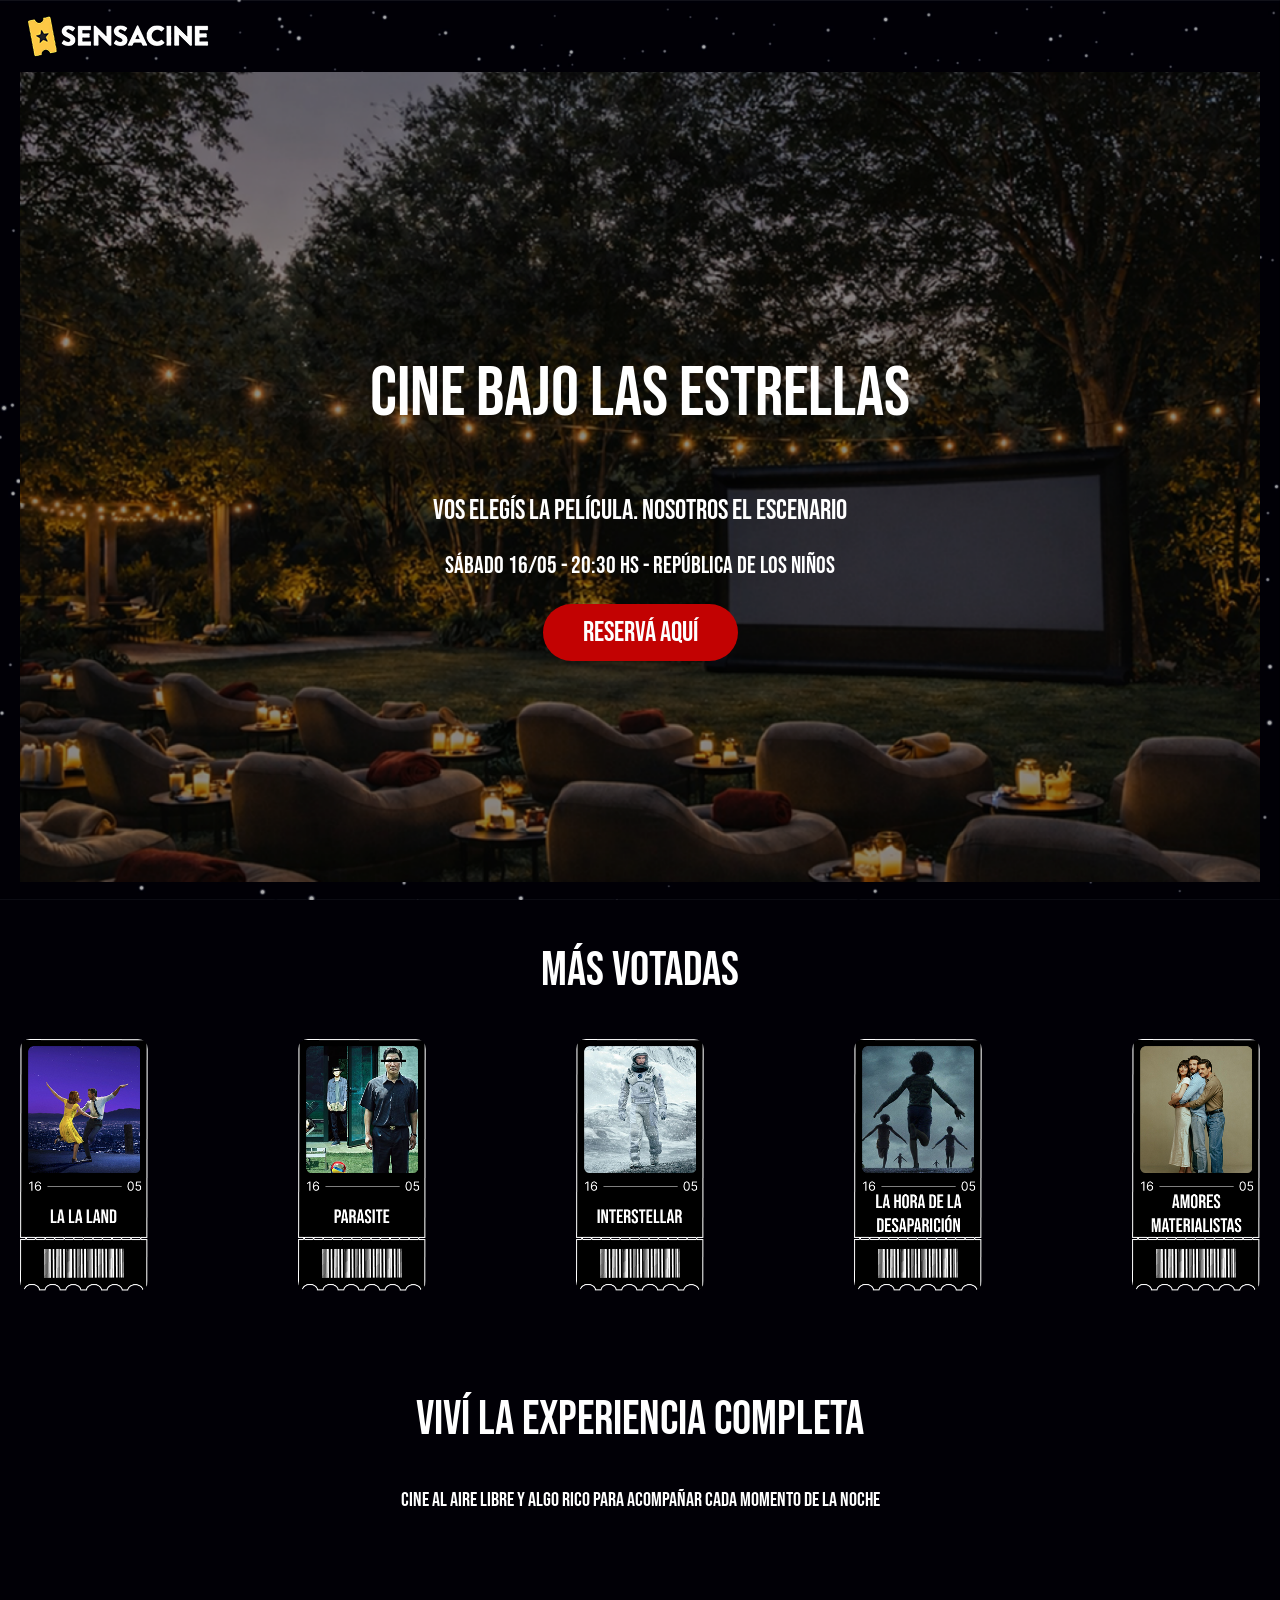
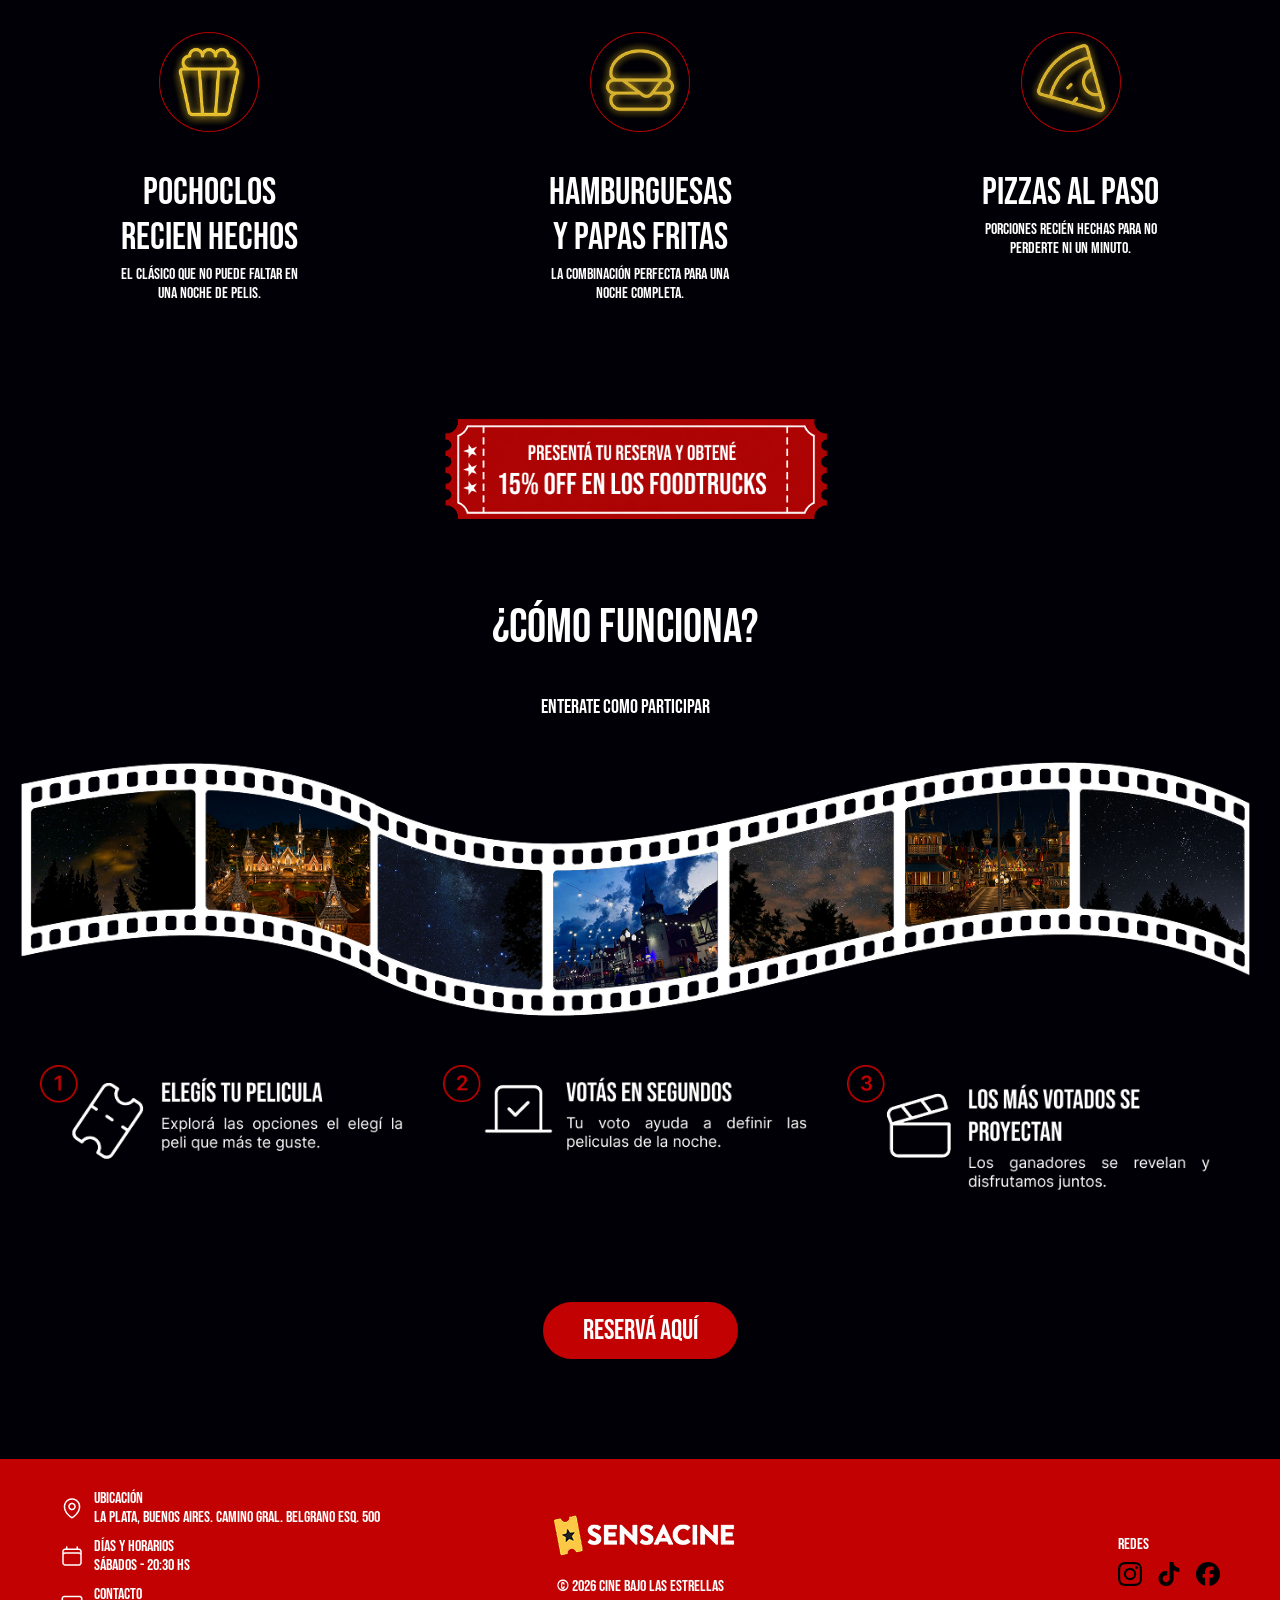
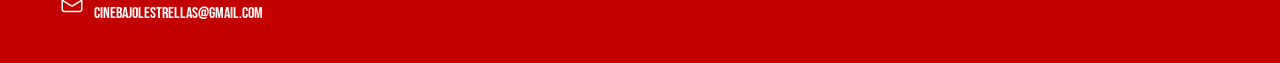
==== index.html @ f99ad4f2 "Rename landing1.html to index.html" ====
<html>

<head>
    <title>Landing Page</title>
    <meta charset="utf-8">
    <meta name="viewport" content="width=device-width, initial-scale=1.0">
    <meta name="description" content="Mi primera pagina web">
    <meta name="language" content="es">
    <link rel="stylesheet" href="estilos.css">
</head>
<script src="form.js"></script>


<body>
    <div class="modal" id="modal">
        <div class="modal-contenido">
            <span class="cerrar" onclick="cerrarModal()">✕</span>
            <img src="imagenes/Group 20.png" alt="">
            <h2 class="tituloform" style="font-size: 60px; font-weight: 300;">RESERVÁ TU LUGAR</h2>
            <h2 class="tituloform" style="font-size: 35px; font-weight: 300;">Y DISFRUTÁ LA NOCHE</h2>
            <h3 class="subform" style="font-weight: 300;">Completá los datos para sumarte y recibir
                tu entrada</h3>
            <input type="text" placeholder="Nombre completo">
            <input type="email" placeholder="Email">
            <input type="tel" placeholder="Teléfono">
            <select>
                <option value="">Elegí una película</option>
                <option value="lalaland">La La Land</option>
                <option value="parasite">Parasite</option>
                <option value="interstellar">Interstellar</option>
                <option value="desaparicion">La hora de la desaparición</option>
                <option value="amores">Amores Materialistas</option>
                <option value="amores">Joker</option>
                <option value="amores">Oppenheimer</option>
                <option value="amores">Inception</option>
                <option value="amores">Titanic</option>
            </select>
            <button class="btn" onclick="confirmarReserva()">CONFIRMAR</button>
        </div>
    </div>
    <div class="modal" id="modal-feedback">
        <div class="modal-contenido">
            <span class="cerrar" onclick="cerrarFeedback()">✕</span>
            <img src="imagenes/Group 20.png" alt="">
            <h2 class="tituloform" style="font-size: 60px; font-weight: 300;">¡RESERVA HECHA!</h2>
            <h3 class="tituloform" style="font-size: 30px; font-weight: 300;">NOS VEMOS EL 16 DE MAYO</h3>
            <p style="text-align: center; font-size: 20px; font-weight: 300;">¡Gracias! Tu reserva fue guardada con
                éxito.</p>
            <p style="text-align: center; font-size: 18px; font-weight: 300;">Te enviamos los detalles por correo.</p>
            <button class="btn" onclick="cerrarFeedback()">CERRAR</button>
        </div>
    </div>
    <div class="fondo-fijo"></div>
    <header>
        <img src="imagenes/logo.png" alt="cine">

    </header>
    <section class="seccion1">

        <div class="seccion1-contenido">
            <h1 style="font-size: 70px;font-weight: 300;">CINE BAJO LAS ESTRELLAS</h1>
            <h2 style="font-size: 28px;font-weight: 300;">VOS ELEGÍS LA PELÍCULA. NOSOTROS EL ESCENARIO</h2>
            <h3 style="font-size: 24px;font-weight: 300;">SÁBADO 16/05 - 20:30 HS - REPÚBLICA DE LOS NIÑOS</h3>
            <button class="btn" onclick="abrirModal()">RESERVÁ AQUÍ</button>
        </div>
    </section>

    <section class="seccion2">
        <h2 style="font-size: 48px;font-weight: 300;">MÁS VOTADAS</h2>

        <div class="peliculas">
            <div class="pelicula">
                <img class="normal" src="imagenes/Property 1=La la land.png" alt="Película 1">
                <img class="hover" src="imagenes/Property 1=La la land Sinopsis.png" alt="Película 1 hover">
            </div>
            <div class="pelicula">
                <img class="normal" src="imagenes/Property 1=Parasite.png" alt="Película 2">
                <img class="hover" src="imagenes/Property 1=Parasite Sinopsis.png" alt="Película 2 hover">
            </div>
            <div class="pelicula">
                <img class="normal" src="imagenes/INTERESTELLAR.png" alt="Película 3">
                <img class="hover" src="imagenes/INTERESTELLAR SINOPSIS.png" alt="Película 3 hover">
            </div>
            <div class="pelicula">
                <img class="normal" src="imagenes/HORA.png" alt="Película 3">
                <img class="hover" src="imagenes/HORA SINOPSIS.png" alt="Película 3 hover">
            </div>
            <div class="pelicula">
                <img class="normal" src="imagenes/AMORES.png" alt="Película 3">
                <img class="hover" src="imagenes/AMORES SINOPSIS.png" alt="Película 3 hover">
            </div>
        </div>
    </section>

    <section class="seccion3">
        <h2 style="font-size: 48px;font-weight: 300;">VIVÍ LA EXPERIENCIA COMPLETA</h2>
        <p style="font-size: 20px;">Cine al aire libre y algo rico para acompañar cada momento de la noche</p>

        <div class="seccion3-imagenes">
            <div class="seccion3-item">
                <img src="imagenes/Group 16.png">
                <h3 style="font-size: 38px; font-weight: 300;">POCHOCLOS RECIEN HECHOS</h3>
                <p>El clásico que no puede faltar en una noche de pelis.</p>
            </div>
            <div class="seccion3-item">
                <img src="imagenes/Group 17.png">
                <h3 style="font-size: 38px; font-weight: 300;">HAMBURGUESAS Y PAPAS FRITAS</h3>
                <p>La combinación perfecta para una noche completa.</p>
            </div>
            <div class="seccion3-item">
                <img src="imagenes/Group 19.png">
                <h3 style="font-size: 38px; font-weight: 300;">PIZZAS AL PASO</h3>
                <p>Porciones recién hechas para no perderte ni un minuto.</p>
            </div>

        </div>
        <img src="imagenes/off.png" alt="">
    </section>


    <section class="seccion4">
        <div class="seccion4-titulo">
            <h2 style="font-size: 48px;font-weight: 300;">¿CÓMO FUNCIONA?</h2>
            <p style="font-size: 20px;font-weight: 300;">Enterate como participar</p>
        </div>

        <div class="seccion4-imagenes">
            <img src="imagenes/Group 7.png" alt="">
        </div>

        <div class="seccion4-items">
            <div class="seccion4-item">
                <img src="imagenes/Group 12.png">
            </div>
            <div class="seccion4-item">
                <img src="imagenes/Group 13.png">
            </div>
            <div class="seccion4-item">
                <img src="imagenes/Group 14.png">
            </div>
        </div>
    </section>


   
    <section class="seccion5"><button class="btn" onclick="abrirModal()">RESERVÁ AQUÍ</button>
    </section>

    <footer class="footer">
        <div class="footer-izq">
            <div class="footer-item">
                <img src="imagenes/Frame (1).png">
                <p>UBICACIÓN<br>LA PLATA, BUENOS AIRES. CAMINO GRAL. BELGRANO ESQ. 500</p>
            </div>
            <div class="footer-item">
                <img src="imagenes/Frame (2).png">
                <p>DÍAS Y HORARIOS<br>SÁBADOS - 20:30 HS</p>
            </div>
            <div class="footer-item">
                <img src="imagenes/Frame (3).png">
                <p>CONTACTO<br>CINEBAJOLESTRELLAS@GMAIL.COM</p>
            </div>
        </div>

        <div class="footer-centro">
            <img src="imagenes/logo.png" alt="cine">
            <p>© 2026 CINE BAJO LAS ESTRELLAS</p>
        </div>

        <div class="footer-der">
            <div>
                <p style="text-align: left; margin: 0 0 8px 0;">REDES</p>
                <div class="icons">
                    <img src="imagenes/instagram 1.png">
                    <img src="imagenes/tiktok 1.png">
                    <img src="imagenes/facebook 1.png">
                </div>
            </div>
        </div>
    </footer>

</body>

</html>
---- estilos.css ----
@font-face {
    font-family: "Bebas";
    src: url(./fuentes/BebasNeue-Regular.ttf);
    font-weight: lighter;
}

html {
    background-color: #010006;
    margin: 0;
    padding: 0;
}

header {
    margin: 0;
    padding: 10px 10px;
    text-align: left;

}

body {
    margin: 0;
    padding: 0;
    width: 100%;
}

html,
body {
    margin: 0;
    padding: 0;
    overflow-x: hidden;
    width: 100%;
}

.fondo-fijo {
    position: fixed;
    top: 0;
    left: 0;
    width: 100%;
    height: 100%;
    background-image: url("imagenes/IMG_4908.jpg");
    background-size: cover;
    background-position: center;
    z-index: -1;
}

.seccion1 {
    background-image: url("imagenes/Rectangle 21.png");
    background-size: cover;
    background-position: center;
    background-repeat: no-repeat;

    min-height: 90VH;

    margin: 0 20px;

    display: flex;
    flex-direction: column;
    align-items: center;
    justify-content: center;
    text-align: center;
    color: white;

}

.seccion1-contenido h2 {
    margin: 0 0 20px 0;
}

.btn {
    background-color: #c20202;
    color: white;

    border: none;

    padding: 12px 40px;
    border-radius: 100px;
    cursor: pointer;
    font-family: "Bebas";
    font-size: 28px;
    display: block;
    margin: 0 auto;
}

.btn:hover {
    background-color: #870202;
    transition: background-color 0.3s ease;
}

li,
p,
a,
ul,
h1,
h2,
h3,
h4,
h5,
h6 {
    font-family: "Bebas";
    color: white;
}

.seccion2 {
    text-align: center;
    color: white;
    padding: 20px;
    margin: 0px;
}

.peliculas {
    display: flex;
    flex-direction: row;
    gap: 150px;
    width: 100%;
    margin: 0 auto;
}

.pelicula {
    overflow: hidden;
    flex: 1;
    min-width: 0;
    position: relative;

}

.pelicula img {

    width: 100%;
    max-width: 100%;
    display: block;
    border-radius: 10px;
}

.pelicula .normal {
    transition: opacity 0.4s ease, transform 0.4s ease;
}

.pelicula .hover {
    position: absolute;
    top: 0;
    left: 0;
    opacity: 0;
    transform: scale(1.05);
    transition: opacity 0.4s ease, transform 0.4s ease;
}

.pelicula:hover .hover {
    opacity: 1;
    transform: scale(1);
}

.pelicula:hover .normal {
    opacity: 0;
    transform: scale(1.05);
}



.seccion3 {
    color: white;
    text-align: center;
    padding: 40px;
    margin: 0 40px;
}

.seccion3 img {
    height: 100px;
    width: auto;
    margin-top: 100px;
}

.seccion3-imagenes {
    display: flex;
    flex-direction: row;
    justify-content: center;
    gap: 250px;
    margin-top: 30px;
    margin: 0 40px;
}

.seccion3-item {
    display: flex;
    flex-direction: column;
    align-items: center;
    text-align: center;
    flex: 1;
}

.seccion3-item h3 {
    margin-bottom: 5px;
}

.seccion3-item p {
    margin-top: 0;
}


.seccion4 {
    color: white;
    text-align: center;
    padding-right: 30px;
    margin: 0;
}

.seccion4-contenido {
    display: flex;
    flex-direction: column;
    align-items: center;
    gap: 20px;
    margin-top: 30px;
    text-align: center;
}

.seccion4-texto {
    min-width: 200px;
    font-size: 16px;

}


.seccion4-imagenes {
    width: 100%;

}

.seccion4-imagenes img {
    width: 100%;
    height: auto;

}

.seccion4-items {
    display: flex;
    flex-direction: row;
    justify-content: center;
    gap: 40px;
    margin: 20px 40px 0;
}

.seccion4-item {
    display: flex;
    flex-direction: column;
    align-items: center;
    text-align: center;
    flex: 1;
}

.seccion4-item img {
    height: auto;
    width: 100%;
    max-width: 400px;
}


.seccion5 {
    padding: 100px;
    padding-bottom: 100px;
}

.footer {
    background-color: #c20202;
    color: white;
    display: flex;

    align-items: center;
    padding: 30px 60px;

}

.footer-izq {
    text-align: left;
    flex: 1;
}

.footer-centro {
    flex: 1;
    display: flex;
    flex-direction: column;
    align-items: center;
    text-align: center;
}

.footer-der {
    flex: 1;
    text-align: left;
    display: flex;
    flex-direction: column;
    align-items: flex-end;
}

.icons {
    display: flex;
    gap: 15px;
    /* ← ajustá este valor */
    font-size: 20px;
    cursor: pointer;
}

.footer-item {
    display: flex;
    align-items: center;
    gap: 10px;
    margin-bottom: 10px;
}

.footer-item p {
    margin: 0;
}


.modal {
    display: none;
    position: fixed;
    top: 0;
    left: 0;
    width: 100%;
    height: 100%;
    background-color: rgba(0, 0, 0, 0.7);
    z-index: 999;
    justify-content: center;
    align-items: center;
}

.modal.activo {
    display: flex;
}

.modal-contenido {
    background-color: #111;
    color: white;
    padding: 40px;
    border-radius: 15px;
    display: flex;
    flex-direction: column;
    gap: 15px;
    min-width: 600px;
}

.modal-contenido img {
    width: 120px;
    /* ← más grande */
    height: auto;
    display: block;
    margin: 0 auto 20px auto;
    /* ← el 20px es el margen abajo */
}

.modal-contenido input {
    padding: 12px;
    border-radius: 8px;
    border: none;
    font-size: 16px;
}

.modal-contenido select {
    padding: 12px;
    border-radius: 8px;
    border: none;
    font-size: 16px;
    background-color: white;
    color: black;
    width: 100%;
}

.cerrar {
    color: red;
    text-align: right;
    cursor: pointer;
    font-size: 20px;
}

.tituloform {
    text-align: center;
    margin: -5px;
}

.subform {
    text-align: center;
    margin-top: 30px;
}


/* LAPTOP */
@media (max-width: 1200px) {
    .seccion1-contenido h1 {
        font-size: 50px !important;
    }

    .seccion1-contenido h2 {
        font-size: 22px !important;
    }

    .seccion1-contenido h3 {
        font-size: 18px !important;
    }

    .peliculas {
        overflow-x: visible;
        flex-wrap: nowrap;
        gap: 20px;
    }

    .pelicula {
        min-width: 0;
        flex-shrink: 1;
    }

    .seccion3 {
        margin: 0 20px;
        padding: 30px;
    }

    .seccion3-imagenes {
        gap: 40px;
        margin: 20px;
    }

    .seccion4 {
        padding: 20px;
    }

    .seccion4-items {
        gap: 20px;
        margin: 20px;
    }

    .seccion5 {
        padding: 60px 40px;
    }

    .footer {
        padding: 30px 30px;
    }

    .modal-contenido {
        min-width: 500px;
    }
}


@media (max-width: 768px) {
    .seccion1 {
        margin: 0 10px;
        min-height: 70vh;
    }

    .seccion1-contenido {
        padding: 20px;
        display: flex;
        flex-direction: column;
        align-items: center;
    }

    .seccion1-contenido h1 {
        font-size: 32px !important;
    }

    .seccion1-contenido h2 {
        font-size: 14px !important;
        margin: 0 !important;
    }

    .seccion1-contenido h3 {
        font-size: 12px !important;
    }

    .btn {
        font-size: 18px;
        padding: 10px 30px;
    }

    .seccion2 {
        padding: 20px 10px;
    }

    .peliculas {
        overflow-x: auto;
        scroll-snap-type: x mandatory;
        -webkit-overflow-scrolling: touch;
        gap: 15px;
        padding: 10px;
    }

    .pelicula {
        min-width: 65vw;
        flex-shrink: 0;
        scroll-snap-align: start;
    }


    .pelicula.tocado .hover {
        opacity: 1;
        transform: scale(1);
    }

    .pelicula.tocado .normal {
        opacity: 0;
        transform: scale(1.05);
    }

    .seccion3 {
        margin: 0;
        padding: 20px;
    }

    .seccion3-imagenes {
        flex-direction: column;
        gap: 20px;
        margin: 0;
    }

    .seccion3 img {
        height: 60px;
        margin-top: 20px;
    }

    .seccion3>img {

        height: auto;
        width: 90%;
        max-width: 100%;
        margin-top: 30px;
    }

    .seccion3-item img {
        height: 80px;
        width: auto;
    }

    .seccion4 {
        padding: 20px 10px;
    }

    .seccion4-imagenes {
        margin-top: 0;
    }

    .seccion4-items {
        flex-direction: column;
        gap: 20px;
        margin-top: 60;
    }

    .seccion4-item img {
        height: auto;
        width: 100%;
    }

    .seccion5 {
        padding-top: 20px;
        padding-bottom: 60px;
    }

    .footer {
        flex-direction: column;
        padding: 30px 0;
        gap: 20px;
        text-align: center;
    }

    .footer-izq,
    .footer-centro,
    .footer-der {
        width: 100%;
        align-items: center;
        text-align: center;
    }

    .footer-der>div>p {
        display: none;
    }

    .footer-item {
        justify-content: center;
    }

    .footer-item p {
        text-align: center;
    }




    .modal-contenido {
        min-width: unset;
        width: 90vw;
        padding: 20px;
    }

    .tituloform {
        font-size: 36px !important;
        margin: 0;
    }
}
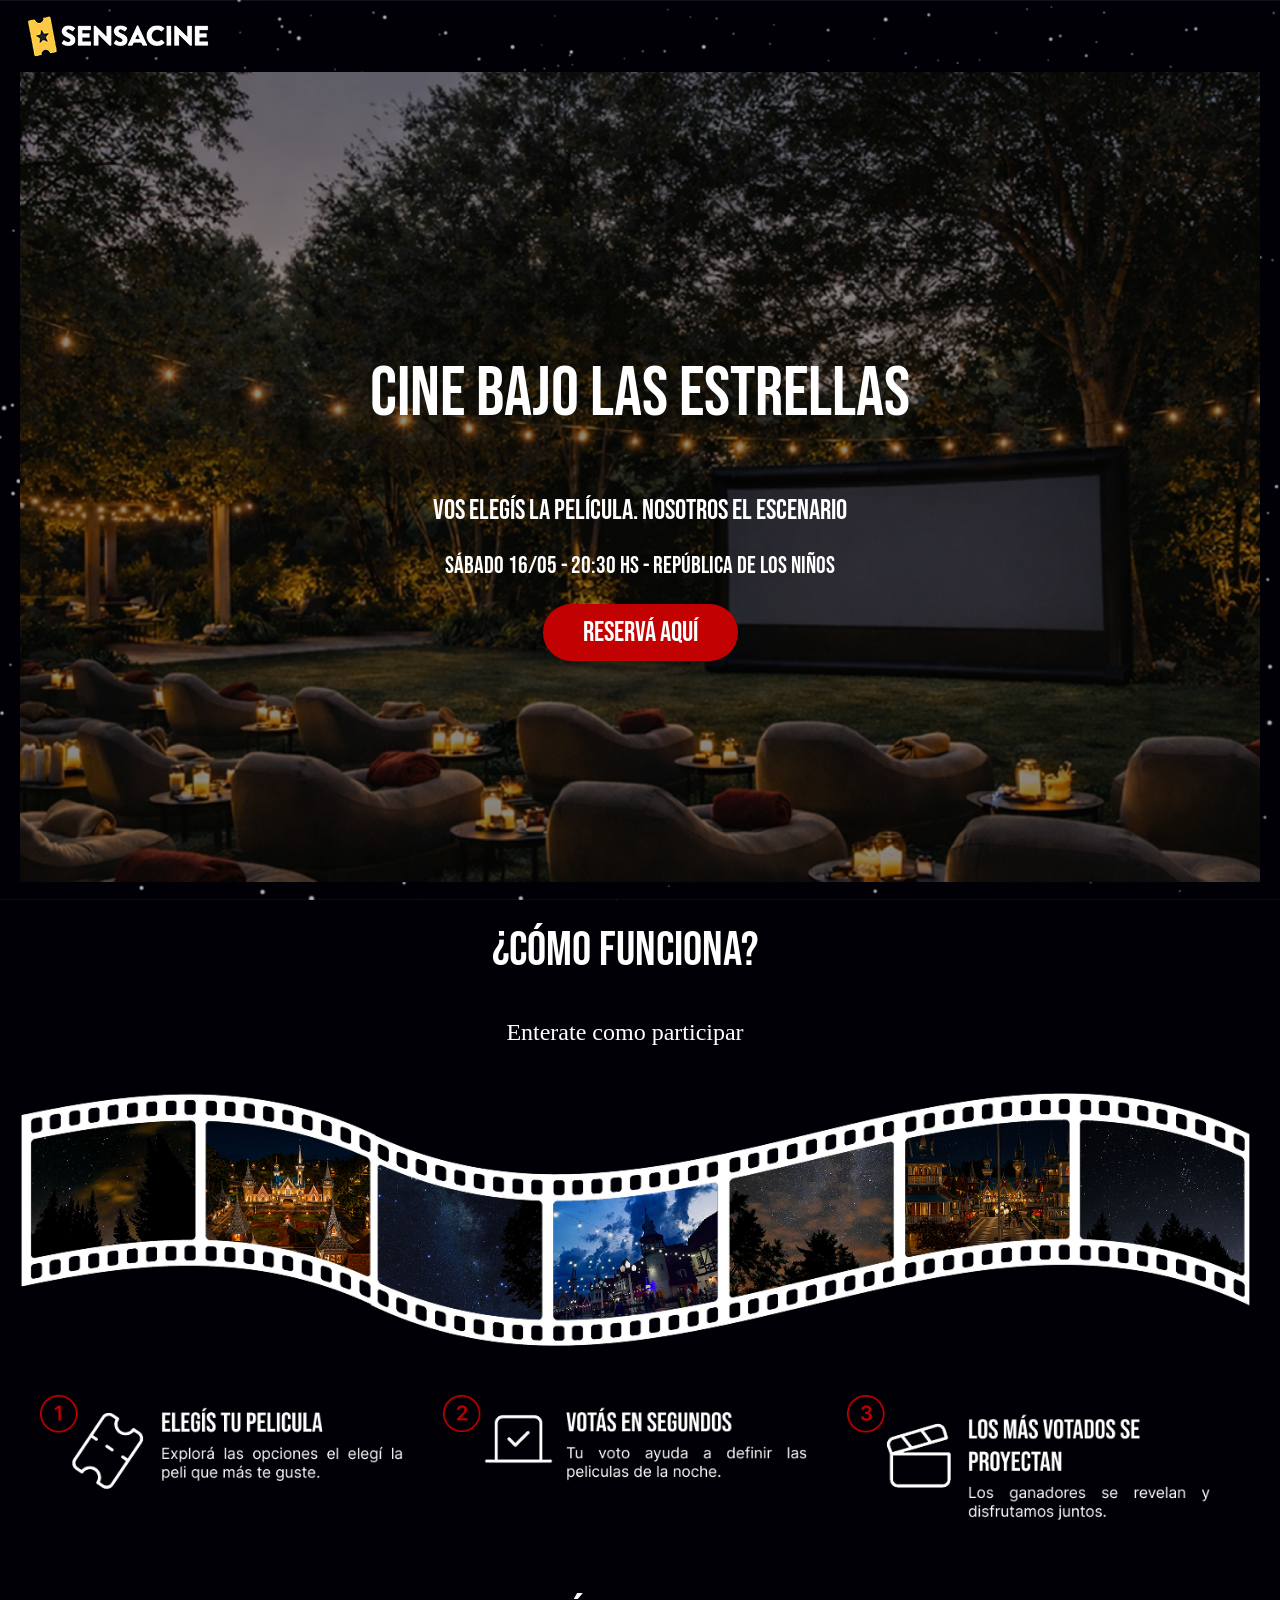
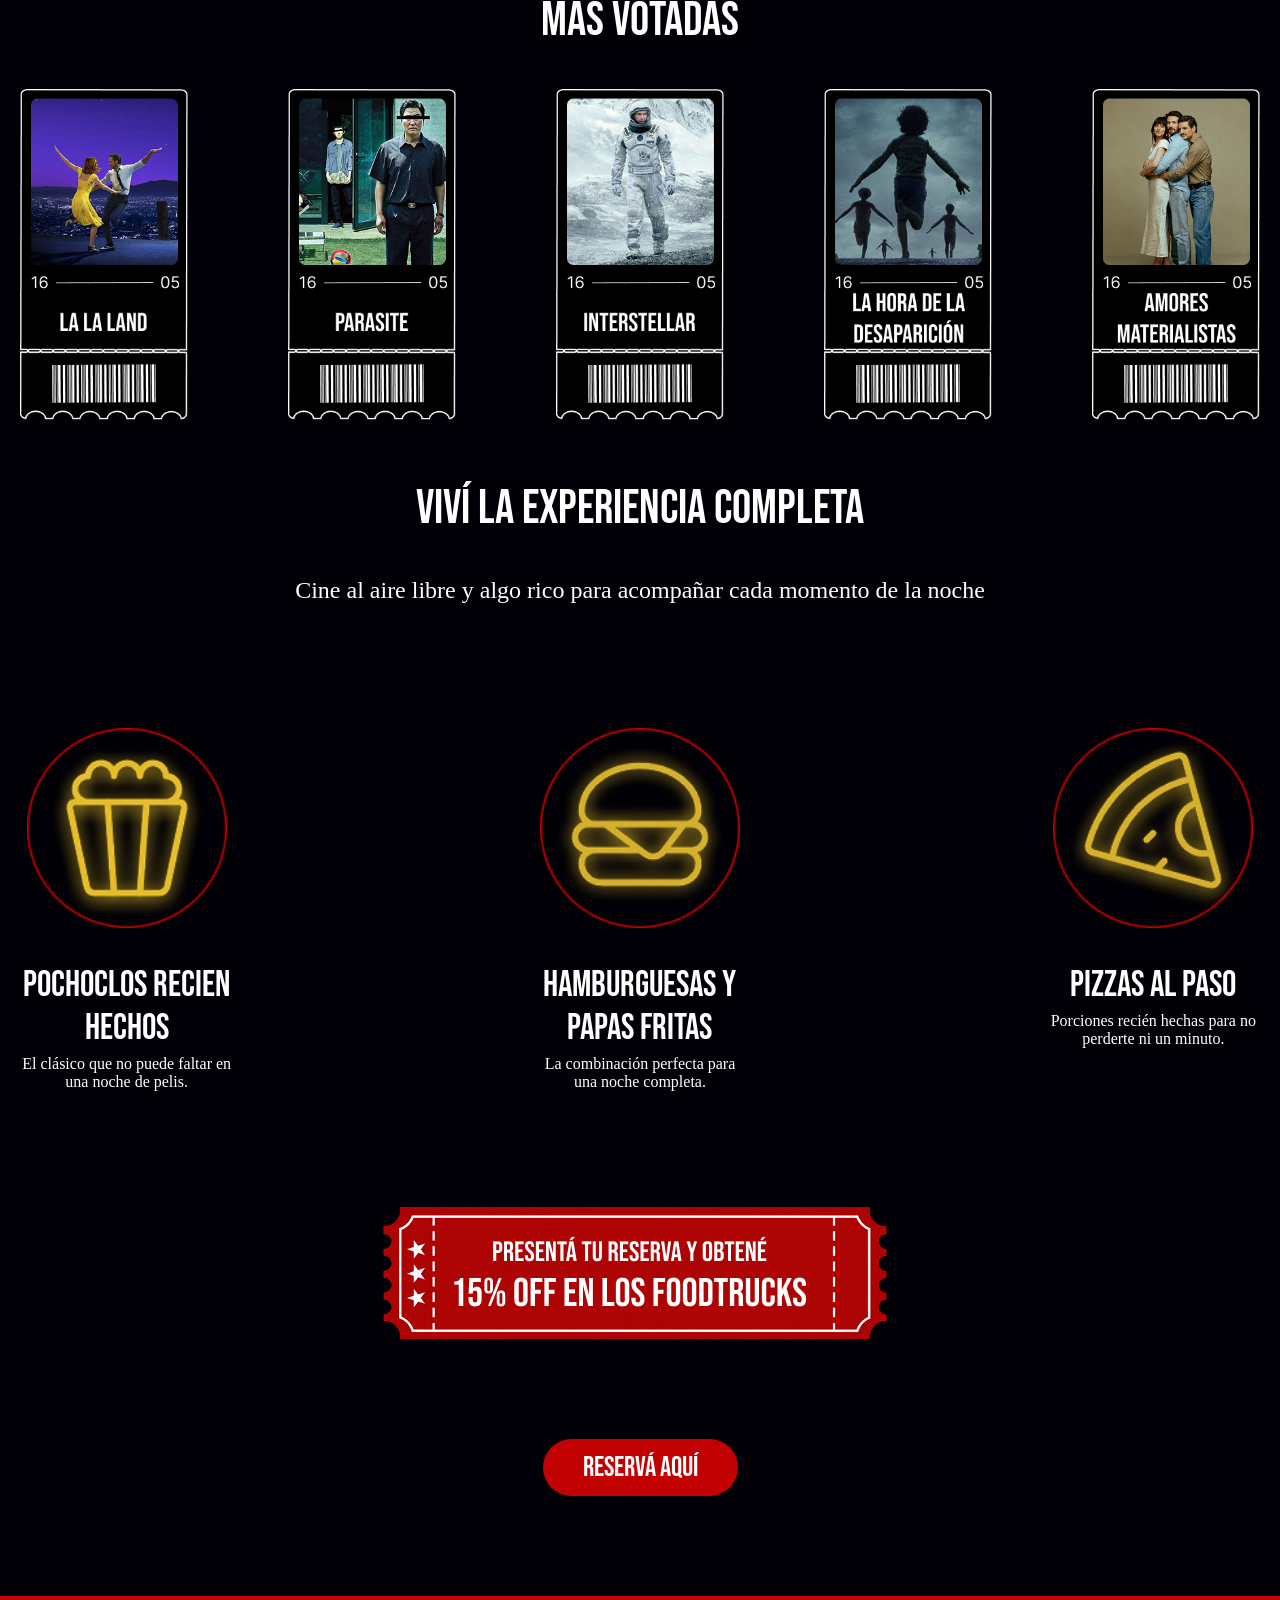
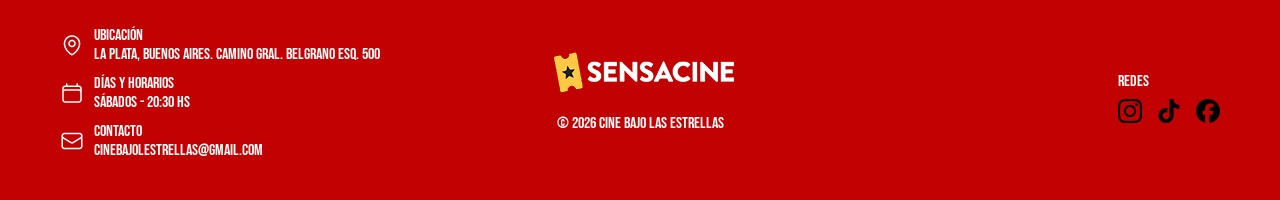
==== commit 851566e4: "Update index.html" ====
--- a/index.html
+++ b/index.html
@@ -65,6 +65,32 @@
         </div>
     </section>
 
+    <section class="seccion4">
+        <div class="seccion4-titulo">
+            <h2 style="font-size: 48px;font-weight: 300;">¿CÓMO FUNCIONA?</h2>
+            <p style="font-size: 24px;font-weight: 300;">Enterate como participar</p>
+        </div>
+
+        <div class="seccion4-imagenes">
+            <img src="imagenes/Group 7.png" alt="">
+        </div>
+
+        <div class="seccion4-items">
+            <div class="seccion4-item">
+                <img src="imagenes/Group 12.png">
+            </div>
+            <div class="seccion4-item">
+                <img src="imagenes/Group 13.png">
+            </div>
+            <div class="seccion4-item">
+                <img src="imagenes/Group 14.png">
+            </div>
+        </div>
+    </section>
+
+
+
+
     <section class="seccion2">
         <h2 style="font-size: 48px;font-weight: 300;">MÁS VOTADAS</h2>
 
@@ -94,55 +120,32 @@
 
     <section class="seccion3">
         <h2 style="font-size: 48px;font-weight: 300;">VIVÍ LA EXPERIENCIA COMPLETA</h2>
-        <p style="font-size: 20px;">Cine al aire libre y algo rico para acompañar cada momento de la noche</p>
+        <p style="font-size: 24px;">Cine al aire libre y algo rico para acompañar cada momento de la noche</p>
 
         <div class="seccion3-imagenes">
             <div class="seccion3-item">
                 <img src="imagenes/Group 16.png">
-                <h3 style="font-size: 38px; font-weight: 300;">POCHOCLOS RECIEN HECHOS</h3>
+                <h3 style="font-size: 36px; font-weight: 300;">POCHOCLOS RECIEN HECHOS</h3>
                 <p>El clásico que no puede faltar en una noche de pelis.</p>
             </div>
             <div class="seccion3-item">
                 <img src="imagenes/Group 17.png">
-                <h3 style="font-size: 38px; font-weight: 300;">HAMBURGUESAS Y PAPAS FRITAS</h3>
+                <h3 style="font-size: 36px; font-weight: 300;">HAMBURGUESAS Y PAPAS FRITAS</h3>
                 <p>La combinación perfecta para una noche completa.</p>
             </div>
             <div class="seccion3-item">
                 <img src="imagenes/Group 19.png">
-                <h3 style="font-size: 38px; font-weight: 300;">PIZZAS AL PASO</h3>
+                <h3 style="font-size: 36px; font-weight: 300;">PIZZAS AL PASO</h3>
                 <p>Porciones recién hechas para no perderte ni un minuto.</p>
             </div>
 
         </div>
-        <img src="imagenes/off.png" alt="">
+        <img src="imagenes/off.png" class="reserva">
     </section>
 
 
-    <section class="seccion4">
-        <div class="seccion4-titulo">
-            <h2 style="font-size: 48px;font-weight: 300;">¿CÓMO FUNCIONA?</h2>
-            <p style="font-size: 20px;font-weight: 300;">Enterate como participar</p>
-        </div>
-
-        <div class="seccion4-imagenes">
-            <img src="imagenes/Group 7.png" alt="">
-        </div>
-
-        <div class="seccion4-items">
-            <div class="seccion4-item">
-                <img src="imagenes/Group 12.png">
-            </div>
-            <div class="seccion4-item">
-                <img src="imagenes/Group 13.png">
-            </div>
-            <div class="seccion4-item">
-                <img src="imagenes/Group 14.png">
-            </div>
-        </div>
-    </section>
 
 
-   
     <section class="seccion5"><button class="btn" onclick="abrirModal()">RESERVÁ AQUÍ</button>
     </section>
 
--- a/estilos.css
+++ b/estilos.css
@@ -4,10 +4,19 @@
     font-weight: lighter;
 }
 
+@font-face {
+    font-family: "Inter";
+    src: url(./fuentes/Inter-VariableFont_opsz\,wght.ttf);
+}
+
 html {
     background-color: #010006;
     margin: 0;
     padding: 0;
+}
+
+p {
+    font-family: "Inter";
 }
 
 header {
@@ -87,7 +96,7 @@
 }
 
 li,
-p,
+
 a,
 ul,
 h1,
@@ -110,7 +119,7 @@
 .peliculas {
     display: flex;
     flex-direction: row;
-    gap: 150px;
+    gap: 100px;
     width: 100%;
     margin: 0 auto;
 }
@@ -128,7 +137,7 @@
     width: 100%;
     max-width: 100%;
     display: block;
-    border-radius: 10px;
+
 }
 
 .pelicula .normal {
@@ -159,23 +168,24 @@
 .seccion3 {
     color: white;
     text-align: center;
-    padding: 40px;
-    margin: 0 40px;
+
+
 }
 
 .seccion3 img {
-    height: 100px;
+    height: 200px;
     width: auto;
     margin-top: 100px;
 }
 
+
 .seccion3-imagenes {
     display: flex;
     flex-direction: row;
     justify-content: center;
-    gap: 250px;
+    gap: 300px;
     margin-top: 30px;
-    margin: 0 40px;
+    margin: 0 20px;
 }
 
 .seccion3-item {
@@ -194,6 +204,10 @@
     margin-top: 0;
 }
 
+.reserva {
+    height: auto !important;
+    max-width: 100%;
+}
 
 .seccion4 {
     color: white;
@@ -258,6 +272,7 @@
 }
 
 .footer {
+
     background-color: #c20202;
     color: white;
     display: flex;
@@ -265,6 +280,10 @@
     align-items: center;
     padding: 30px 60px;
 
+}
+
+.footer p {
+    font-family: "Bebas";
 }
 
 .footer-izq {
@@ -439,6 +458,9 @@
 
 
 @media (max-width: 768px) {
+
+
+
     .seccion1 {
         margin: 0 10px;
         min-height: 70vh;
@@ -452,16 +474,16 @@
     }
 
     .seccion1-contenido h1 {
-        font-size: 32px !important;
+        font-size: 36px !important;
     }
 
     .seccion1-contenido h2 {
-        font-size: 14px !important;
+        font-size: 18px !important;
         margin: 0 !important;
     }
 
     .seccion1-contenido h3 {
-        font-size: 12px !important;
+        font-size: 16px !important;
     }
 
     .btn {
@@ -473,6 +495,9 @@
         padding: 20px 10px;
     }
 
+.seccion2 h2 { font-size: 34px !important; }
+.seccion2 h3 { font-size: 24px !important; }
+.seccion2 p  { font-size: 16px !important; }
     .peliculas {
         overflow-x: auto;
         scroll-snap-type: x mandatory;
@@ -482,11 +507,10 @@
     }
 
     .pelicula {
-        min-width: 65vw;
+        min-width: 40vw;
         flex-shrink: 0;
         scroll-snap-align: start;
     }
-
 
     .pelicula.tocado .hover {
         opacity: 1;
@@ -501,6 +525,18 @@
     .seccion3 {
         margin: 0;
         padding: 20px;
+    }
+
+    .seccion3 h2 {
+        font-size: 34px !important;
+    }
+
+    .seccion3 h3 {
+        font-size: 24px !important;
+    }
+
+    .seccion3 p {
+        font-size: 16px !important;
     }
 
     .seccion3-imagenes {
@@ -523,7 +559,7 @@
     }
 
     .seccion3-item img {
-        height: 80px;
+        height: 130px;
         width: auto;
     }
 
@@ -531,14 +567,31 @@
         padding: 20px 10px;
     }
 
+    .seccion4 h2 {
+        font-size: 34px !important;
+    }
+
+    .seccion4 h3 {
+        font-size: 24px !important;
+    }
+
+    .seccion4 p {
+        font-size: 16px !important;
+    }
+
     .seccion4-imagenes {
         margin-top: 0;
+
     }
 
     .seccion4-items {
         flex-direction: column;
         gap: 20px;
         margin-top: 60;
+    }
+
+    .seccion4-imagenes img {
+        content: url("imagenes/Group 22.PNG");
     }
 
     .seccion4-item img {
@@ -591,4 +644,4 @@
         font-size: 36px !important;
         margin: 0;
     }
-}+}
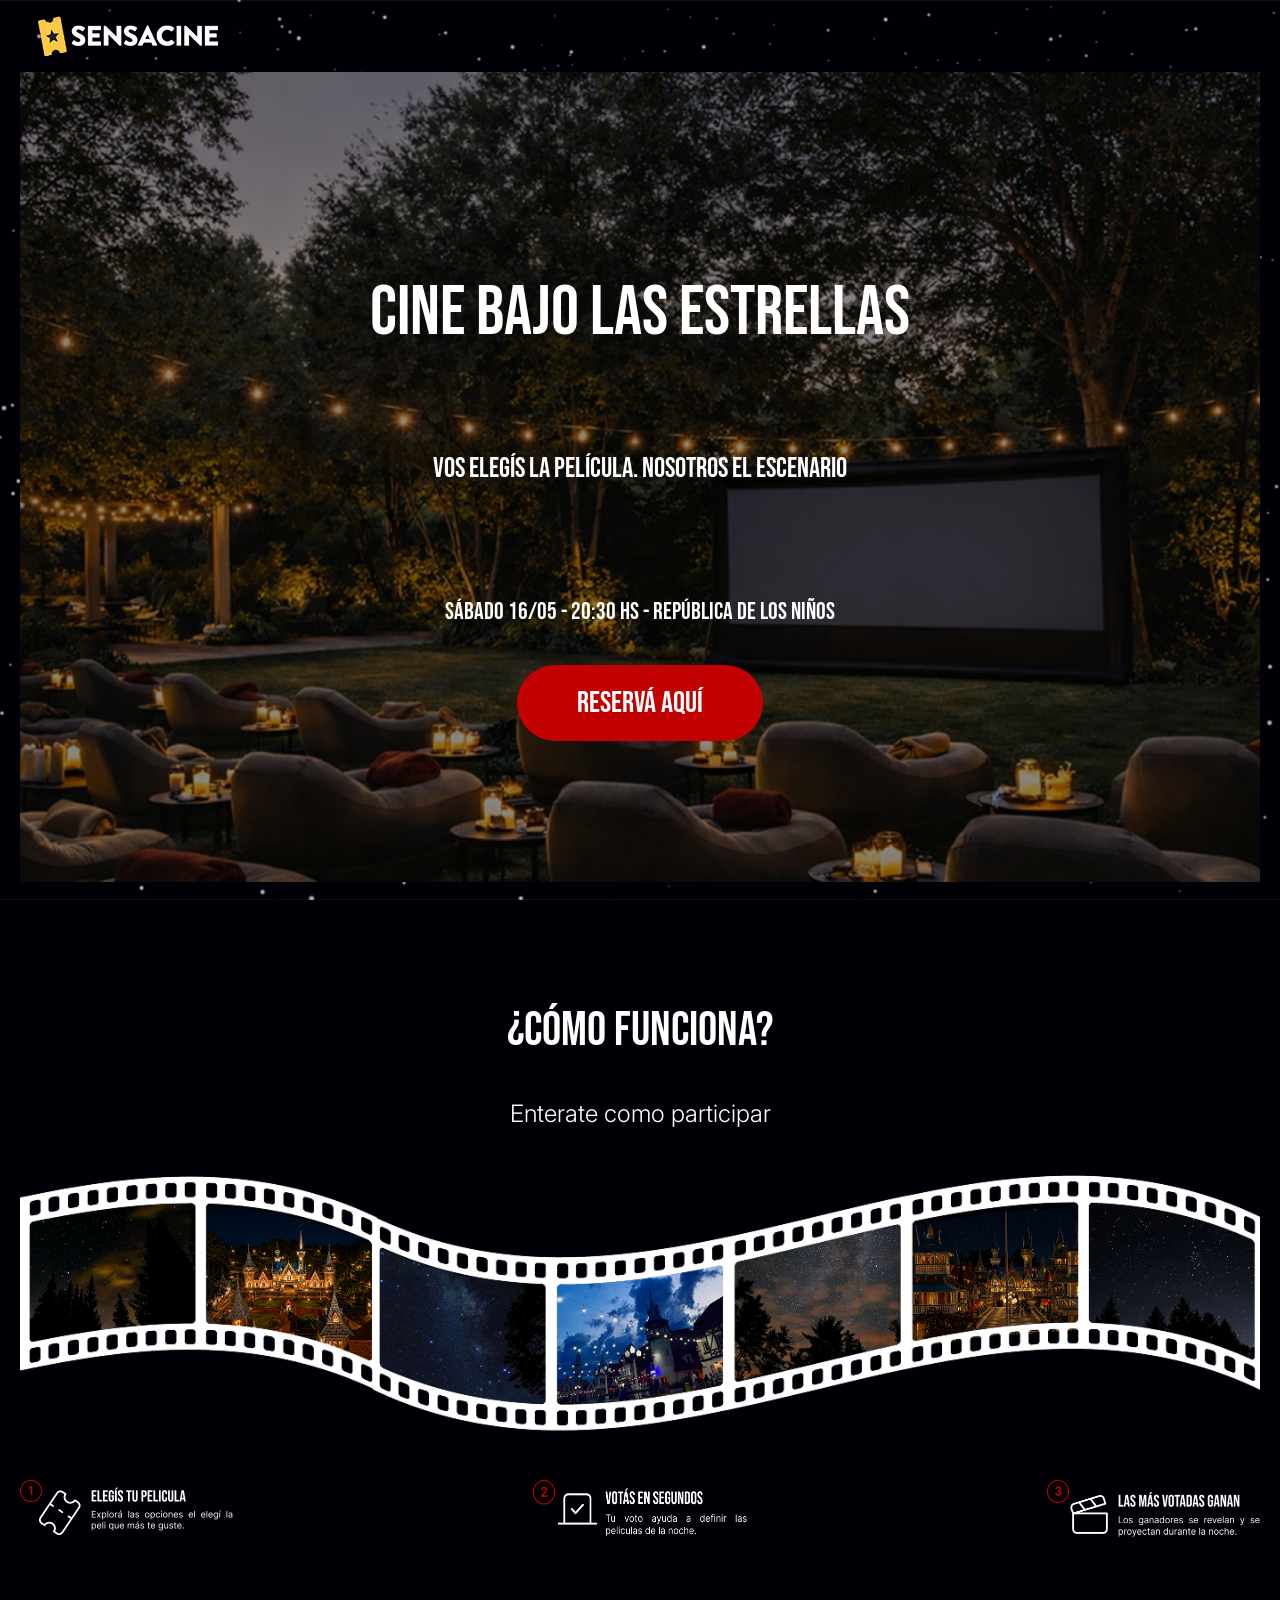
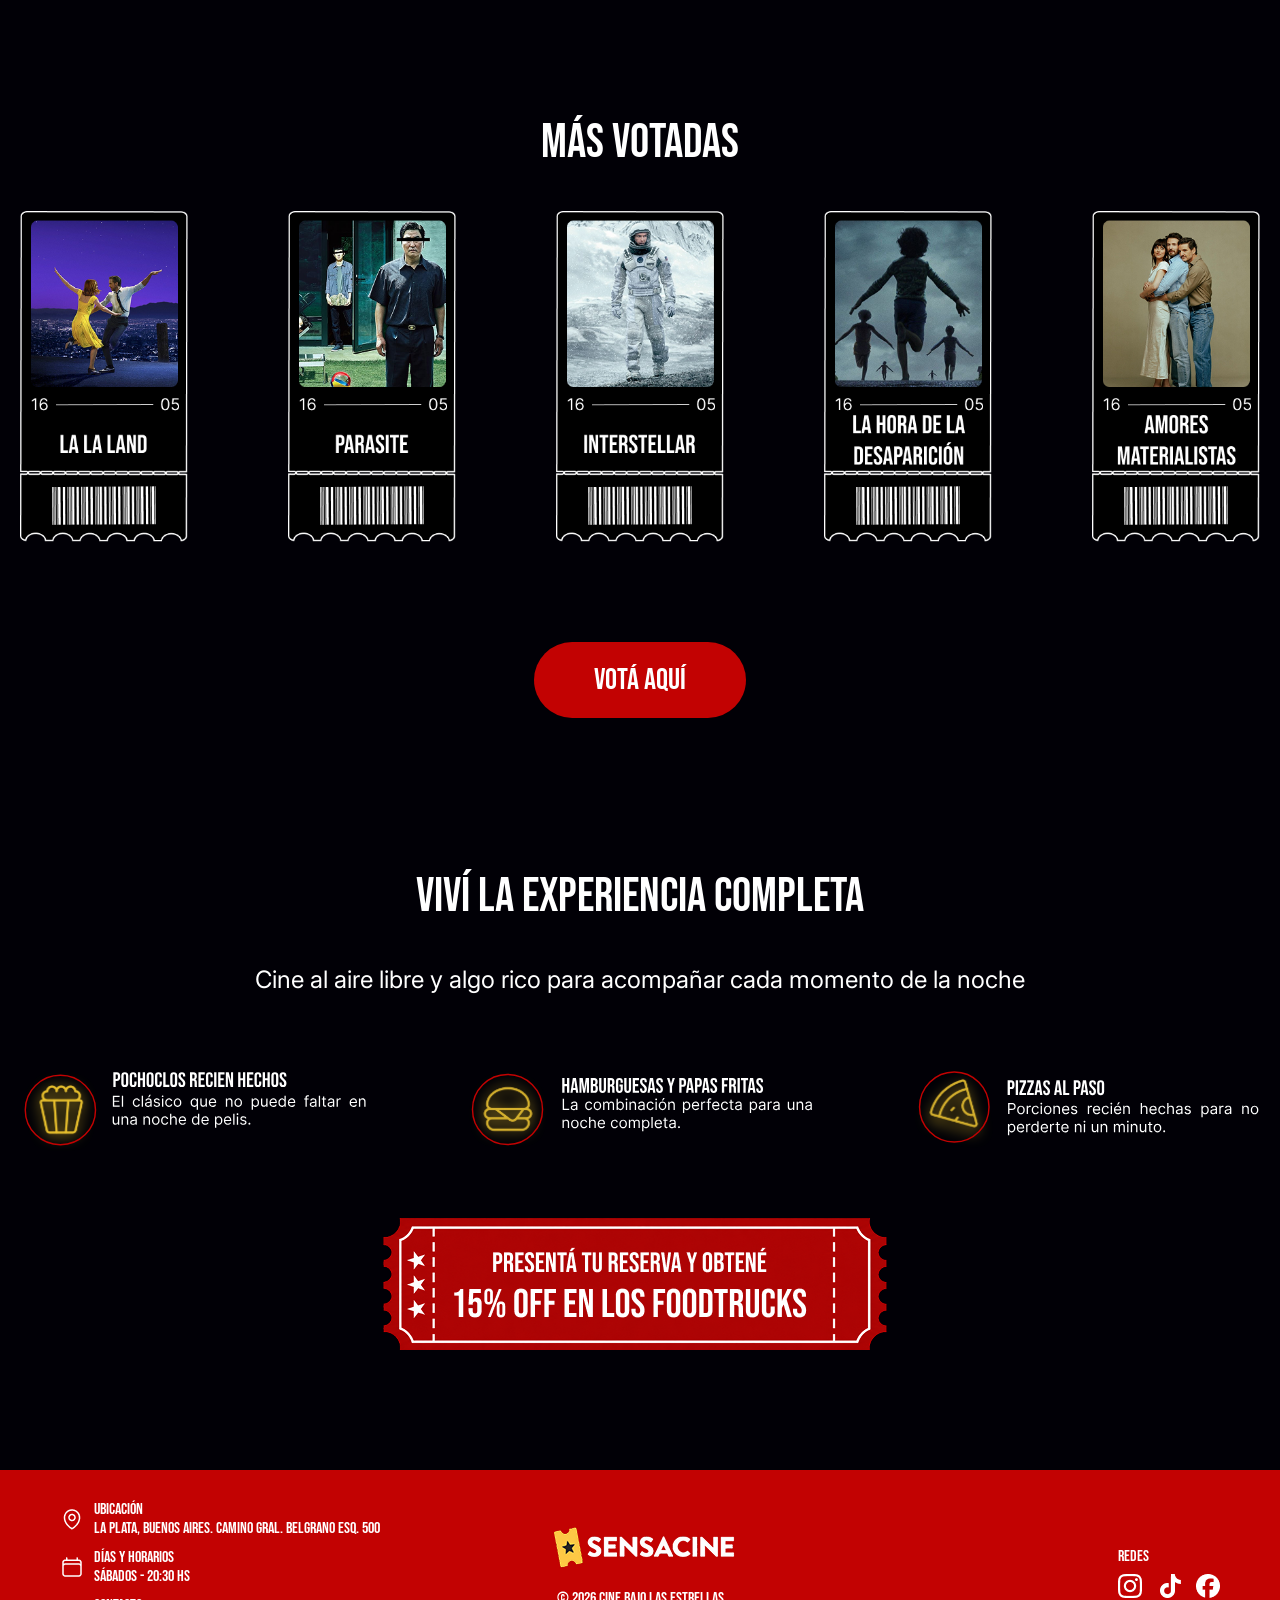
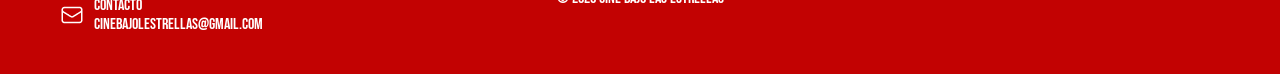
==== commit 5679b7b9: "Add files via upload" ====
--- a/index.html
+++ b/index.html
@@ -1,7 +1,8 @@
 <html>
 
 <head>
-    <title>Landing Page</title>
+    <title>Cine Bajo las Estrellas</title>
+    <link rel="icon" type="image/png" href="imagenes/logomobile.png">
     <meta charset="utf-8">
     <meta name="viewport" content="width=device-width, initial-scale=1.0">
     <meta name="description" content="Mi primera pagina web">
@@ -20,8 +21,8 @@
             <h2 class="tituloform" style="font-size: 35px; font-weight: 300;">Y DISFRUTÁ LA NOCHE</h2>
             <h3 class="subform" style="font-weight: 300;">Completá los datos para sumarte y recibir
                 tu entrada</h3>
-            <input type="text" placeholder="Nombre completo">
-            <input type="email" placeholder="Email">
+            <input type="text" id="input-nombre" placeholder="Nombre completo">
+            <input type="email" id="input-email" placeholder="Email">
             <input type="tel" placeholder="Teléfono">
             <select>
                 <option value="">Elegí una película</option>
@@ -44,110 +45,96 @@
             <img src="imagenes/Group 20.png" alt="">
             <h2 class="tituloform" style="font-size: 60px; font-weight: 300;">¡RESERVA HECHA!</h2>
             <h3 class="tituloform" style="font-size: 30px; font-weight: 300;">NOS VEMOS EL 16 DE MAYO</h3>
-            <p style="text-align: center; font-size: 20px; font-weight: 300;">¡Gracias! Tu reserva fue guardada con
-                éxito.</p>
-            <p style="text-align: center; font-size: 18px; font-weight: 300;">Te enviamos los detalles por correo.</p>
+            <p id="msg-gracias" style="text-align: center; font-size: 25px; font-weight: 300;"></p>
+            <p id="msg-correo" style="text-align: center; font-size: 25px; font-weight: 300;"></p>
             <button class="btn" onclick="cerrarFeedback()">CERRAR</button>
         </div>
     </div>
     <div class="fondo-fijo"></div>
-    <header>
-        <img src="imagenes/logo.png" alt="cine">
+    <div class="contenedor">
+        <header class="header">
+            <img class="logo" src="imagenes/logo.png" alt="cine">
 
-    </header>
-    <section class="seccion1">
+        </header>
 
-        <div class="seccion1-contenido">
-            <h1 style="font-size: 70px;font-weight: 300;">CINE BAJO LAS ESTRELLAS</h1>
-            <h2 style="font-size: 28px;font-weight: 300;">VOS ELEGÍS LA PELÍCULA. NOSOTROS EL ESCENARIO</h2>
-            <h3 style="font-size: 24px;font-weight: 300;">SÁBADO 16/05 - 20:30 HS - REPÚBLICA DE LOS NIÑOS</h3>
-            <button class="btn" onclick="abrirModal()">RESERVÁ AQUÍ</button>
-        </div>
-    </section>
+        <section class="seccion1">
+            <div class="seccion1-contenido">
+                <h1 style="font-size: 70px;font-weight: 300;">CINE BAJO LAS ESTRELLAS</h1>
+                <h2 style="font-size: 28px;font-weight: 300;">VOS ELEGÍS LA PELÍCULA. NOSOTROS EL ESCENARIO</h2>
+                <h3 style="font-size: 24px;font-weight: 300;">SÁBADO 16/05 - 20:30 HS - REPÚBLICA DE LOS NIÑOS</h3>
+                <button class="btn" onclick="abrirModal()">RESERVÁ AQUÍ</button>
+            </div>
+        </section>
 
-    <section class="seccion4">
-        <div class="seccion4-titulo">
-            <h2 style="font-size: 48px;font-weight: 300;">¿CÓMO FUNCIONA?</h2>
-            <p style="font-size: 24px;font-weight: 300;">Enterate como participar</p>
-        </div>
+        <section class="seccion4">
+            <div class="seccion4-titulo">
+                <h2 style="font-size: 48px;font-weight: 300;">¿CÓMO FUNCIONA?</h2>
+                <p style="font-size: 24px;font-weight: 300;">Enterate como participar</p>
+            </div>
 
-        <div class="seccion4-imagenes">
-            <img src="imagenes/Group 7.png" alt="">
-        </div>
+            <div class="seccion4-imagenes">
+                <img src="imagenes/Group 7.png" alt="">
+            </div>
 
-        <div class="seccion4-items">
-            <div class="seccion4-item">
-                <img src="imagenes/Group 12.png">
+            <div class="seccion4-items">
+                <div class="seccion4-item">
+                    <img src="imagenes/Group 12.png">
+                </div>
+                <div class="seccion4-item">
+                    <img src="imagenes/Group 13.png">
+                </div>
+                <div class="seccion4-item">
+                    <img src="imagenes/Group 14.png">
+                </div>
             </div>
-            <div class="seccion4-item">
-                <img src="imagenes/Group 13.png">
-            </div>
-            <div class="seccion4-item">
-                <img src="imagenes/Group 14.png">
-            </div>
-        </div>
-    </section>
+        </section>
 
 
 
 
-    <section class="seccion2">
-        <h2 style="font-size: 48px;font-weight: 300;">MÁS VOTADAS</h2>
+        <section class="seccion2">
+            <h2 style="font-size: 48px;font-weight: 300;">MÁS VOTADAS</h2>
 
-        <div class="peliculas">
-            <div class="pelicula">
-                <img class="normal" src="imagenes/Property 1=La la land.png" alt="Película 1">
-                <img class="hover" src="imagenes/Property 1=La la land Sinopsis.png" alt="Película 1 hover">
+            <div class="peliculas">
+                <div class="pelicula">
+                    <img class="normal" src="imagenes/Property 1=La la land.png" alt="Película 1">
+                    <img class="hover" src="imagenes/Property 1=La la land Sinopsis.png" alt="Película 1 hover">
+                </div>
+                <div class="pelicula">
+                    <img class="normal" src="imagenes/Property 1=Parasite.png" alt="Película 2">
+                    <img class="hover" src="imagenes/Property 1=Parasite Sinopsis.png" alt="Película 2 hover">
+                </div>
+                <div class="pelicula">
+                    <img class="normal" src="imagenes/INTERESTELLAR.png" alt="Película 3">
+                    <img class="hover" src="imagenes/INTERESTELLAR SINOPSIS.png" alt="Película 3 hover">
+                </div>
+                <div class="pelicula">
+                    <img class="normal" src="imagenes/HORA.png" alt="Película 4">
+                    <img class="hover" src="imagenes/HORA SINOPSIS.png" alt="Película 4 hover">
+                </div>
+                <div class="pelicula">
+                    <img class="normal" src="imagenes/AMORES.png" alt="Película 5">
+                    <img class="hover" src="imagenes/AMORES SINOPSIS.png" alt="Película 5 hover">
+                </div>
             </div>
-            <div class="pelicula">
-                <img class="normal" src="imagenes/Property 1=Parasite.png" alt="Película 2">
-                <img class="hover" src="imagenes/Property 1=Parasite Sinopsis.png" alt="Película 2 hover">
+        </section>
+
+        <section class="seccion5"><button class="btn" onclick="abrirModal()">VOTÁ AQUÍ</button>
+        </section>
+
+        <section class="seccion3">
+            <h2 style="font-size: 48px;font-weight: 300;">VIVÍ LA EXPERIENCIA COMPLETA</h2>
+            <p style="font-size: 24px;">Cine al aire libre y algo rico para acompañar cada momento de la noche</p>
+
+            <div class="seccion3-imagenes">
+                <div><img src="imagenes/Group 16.svg"></div>
+                <div><img src="imagenes/Group 17.svg"></div>
+                <div><img src="imagenes/Group 19.svg"></div>
             </div>
-            <div class="pelicula">
-                <img class="normal" src="imagenes/INTERESTELLAR.png" alt="Película 3">
-                <img class="hover" src="imagenes/INTERESTELLAR SINOPSIS.png" alt="Película 3 hover">
-            </div>
-            <div class="pelicula">
-                <img class="normal" src="imagenes/HORA.png" alt="Película 3">
-                <img class="hover" src="imagenes/HORA SINOPSIS.png" alt="Película 3 hover">
-            </div>
-            <div class="pelicula">
-                <img class="normal" src="imagenes/AMORES.png" alt="Película 3">
-                <img class="hover" src="imagenes/AMORES SINOPSIS.png" alt="Película 3 hover">
-            </div>
-        </div>
-    </section>
+            <img src="imagenes/off.png" class="reserva">
+        </section>
+    </div>
 
-    <section class="seccion3">
-        <h2 style="font-size: 48px;font-weight: 300;">VIVÍ LA EXPERIENCIA COMPLETA</h2>
-        <p style="font-size: 24px;">Cine al aire libre y algo rico para acompañar cada momento de la noche</p>
-
-        <div class="seccion3-imagenes">
-            <div class="seccion3-item">
-                <img src="imagenes/Group 16.png">
-                <h3 style="font-size: 36px; font-weight: 300;">POCHOCLOS RECIEN HECHOS</h3>
-                <p>El clásico que no puede faltar en una noche de pelis.</p>
-            </div>
-            <div class="seccion3-item">
-                <img src="imagenes/Group 17.png">
-                <h3 style="font-size: 36px; font-weight: 300;">HAMBURGUESAS Y PAPAS FRITAS</h3>
-                <p>La combinación perfecta para una noche completa.</p>
-            </div>
-            <div class="seccion3-item">
-                <img src="imagenes/Group 19.png">
-                <h3 style="font-size: 36px; font-weight: 300;">PIZZAS AL PASO</h3>
-                <p>Porciones recién hechas para no perderte ni un minuto.</p>
-            </div>
-
-        </div>
-        <img src="imagenes/off.png" class="reserva">
-    </section>
-
-
-
-
-    <section class="seccion5"><button class="btn" onclick="abrirModal()">RESERVÁ AQUÍ</button>
-    </section>
 
     <footer class="footer">
         <div class="footer-izq">
@@ -184,4 +171,4 @@
 
 </body>
 
-</html>
+</html>
--- a/estilos.css
+++ b/estilos.css
@@ -13,23 +13,6 @@
     background-color: #010006;
     margin: 0;
     padding: 0;
-}
-
-p {
-    font-family: "Inter";
-}
-
-header {
-    margin: 0;
-    padding: 10px 10px;
-    text-align: left;
-
-}
-
-body {
-    margin: 0;
-    padding: 0;
-    width: 100%;
 }
 
 html,
@@ -40,6 +23,16 @@
     width: 100%;
 }
 
+p {
+    font-family: "Inter";
+}
+
+header {
+    margin: 0;
+    padding: 10px 0;
+    text-align: left;
+}
+
 .fondo-fijo {
     position: fixed;
     top: 0;
@@ -52,51 +45,33 @@
     z-index: -1;
 }
 
-.seccion1 {
-    background-image: url("imagenes/Rectangle 21.png");
-    background-size: cover;
-    background-position: center;
-    background-repeat: no-repeat;
-
-    min-height: 90VH;
-
-    margin: 0 20px;
-
-    display: flex;
-    flex-direction: column;
-    align-items: center;
-    justify-content: center;
-    text-align: center;
-    color: white;
-
-}
-
-.seccion1-contenido h2 {
-    margin: 0 0 20px 0;
-}
+
+.contenedor {
+    padding: 0 20px;
+    box-sizing: border-box;
+    width: 100%;
+}
+
 
 .btn {
     background-color: #c20202;
     color: white;
-
     border: none;
-
-    padding: 12px 40px;
+    padding: 20px 60px;
     border-radius: 100px;
     cursor: pointer;
     font-family: "Bebas";
-    font-size: 28px;
+    font-size: 30px;
     display: block;
     margin: 0 auto;
+    transition: background-color 0.3s ease;
 }
 
 .btn:hover {
     background-color: #870202;
-    transition: background-color 0.3s ease;
 }
 
 li,
-
 a,
 ul,
 h1,
@@ -109,11 +84,38 @@
     color: white;
 }
 
+
+.seccion1 {
+    background-image: url("imagenes/Rectangle 21.png");
+    background-size: cover;
+    background-position: center;
+    background-repeat: no-repeat;
+    min-height: 90vh;
+    display: flex;
+    flex-direction: column;
+    align-items: center;
+    justify-content: center;
+    text-align: center;
+    color: white;
+
+}
+
+.seccion1-contenido {
+    display: flex;
+    flex-direction: column;
+    align-items: center;
+    gap: 15px;
+    padding: 20px;
+}
+
+.seccion1 h3 {
+    padding-top: 50px;
+}
+
 .seccion2 {
     text-align: center;
     color: white;
-    padding: 20px;
-    margin: 0px;
+    padding-top: 50px;
 }
 
 .peliculas {
@@ -122,22 +124,22 @@
     gap: 100px;
     width: 100%;
     margin: 0 auto;
+    justify-content: center;
+
 }
 
 .pelicula {
     overflow: hidden;
     flex: 1;
     min-width: 0;
+    max-width: 500px;
     position: relative;
-
 }
 
 .pelicula img {
-
     width: 100%;
     max-width: 100%;
     display: block;
-
 }
 
 .pelicula .normal {
@@ -163,32 +165,70 @@
     transform: scale(1.05);
 }
 
-
-
 .seccion3 {
     color: white;
     text-align: center;
-
-
-}
-
-.seccion3 img {
-    height: 200px;
-    width: auto;
-    margin-top: 100px;
+    padding-top: 10px;
+    padding-bottom: 120px;
 }
 
 
 .seccion3-imagenes {
+    display: flex;
+    flex-direction: row;
+    justify-content: center;
+    gap: 100px;
+    width: 100%;
+    padding-top: 50px;
+    padding-bottom: 25px;
+}
+
+.seccion3-imagenes div {
+    overflow: hidden;
+    flex: 1;
+    min-width: 0;
+    max-width: 100%;
+}
+
+.seccion3-imagenes img {
+    width: 100%;
+    max-width: 100%;
+    display: block;
+
+}
+
+.reserva {
+    height: auto !important;
+    max-width: 100%;
+    margin-top: 40px;
+}
+
+
+.seccion4 {
+    color: white;
+    text-align: center;
+    padding: 80px 0;
+}
+
+.seccion4-imagenes {
+    width: 100%;
+
+}
+
+.seccion4-imagenes img {
+    width: 100%;
+    height: auto;
+}
+
+.seccion4-items {
     display: flex;
     flex-direction: row;
     justify-content: center;
     gap: 300px;
-    margin-top: 30px;
-    margin: 0 20px;
-}
-
-.seccion3-item {
+    margin-top: 20px;
+}
+
+.seccion4-item {
     display: flex;
     flex-direction: column;
     align-items: center;
@@ -196,90 +236,29 @@
     flex: 1;
 }
 
-.seccion3-item h3 {
-    margin-bottom: 5px;
-}
-
-.seccion3-item p {
-    margin-top: 0;
-}
-
-.reserva {
-    height: auto !important;
-    max-width: 100%;
-}
-
-.seccion4 {
-    color: white;
-    text-align: center;
-    padding-right: 30px;
-    margin: 0;
-}
-
-.seccion4-contenido {
-    display: flex;
-    flex-direction: column;
-    align-items: center;
-    gap: 20px;
-    margin-top: 30px;
-    text-align: center;
-}
-
-.seccion4-texto {
-    min-width: 200px;
-    font-size: 16px;
-
-}
-
-
-.seccion4-imagenes {
-    width: 100%;
-
-}
-
-.seccion4-imagenes img {
-    width: 100%;
-    height: auto;
-
-}
-
-.seccion4-items {
-    display: flex;
-    flex-direction: row;
-    justify-content: center;
-    gap: 40px;
-    margin: 20px 40px 0;
-}
-
-.seccion4-item {
-    display: flex;
-    flex-direction: column;
-    align-items: center;
-    text-align: center;
-    flex: 1;
-}
-
 .seccion4-item img {
-    height: auto;
-    width: 100%;
-    max-width: 400px;
+    height: 100%;
+    width: 100%;
+    max-width: 500px;
 }
 
 
 .seccion5 {
-    padding: 100px;
-    padding-bottom: 100px;
+    padding: 100px 0;
+    text-align: center;
+}
+
+.seccion5 .btn {
+    padding: 20px 60px;
+    font-size: 30px;
 }
 
 .footer {
-
     background-color: #c20202;
     color: white;
     display: flex;
-
     align-items: center;
     padding: 30px 60px;
-
 }
 
 .footer p {
@@ -301,7 +280,6 @@
 
 .footer-der {
     flex: 1;
-    text-align: left;
     display: flex;
     flex-direction: column;
     align-items: flex-end;
@@ -310,8 +288,6 @@
 .icons {
     display: flex;
     gap: 15px;
-    /* ← ajustá este valor */
-    font-size: 20px;
     cursor: pointer;
 }
 
@@ -357,28 +333,23 @@
 
 .modal-contenido img {
     width: 120px;
-    /* ← más grande */
     height: auto;
     display: block;
-    margin: 0 auto 20px auto;
-    /* ← el 20px es el margen abajo */
-}
-
-.modal-contenido input {
-    padding: 12px;
-    border-radius: 8px;
-    border: none;
-    font-size: 16px;
-}
-
+    margin: 0 auto 10px auto;
+}
+
+.modal-contenido input,
 .modal-contenido select {
     padding: 12px;
     border-radius: 8px;
     border: none;
     font-size: 16px;
+    width: 100%;
+}
+
+.modal-contenido select {
     background-color: white;
     color: black;
-    width: 100%;
 }
 
 .cerrar {
@@ -390,17 +361,18 @@
 
 .tituloform {
     text-align: center;
-    margin: -5px;
+    margin: 0;
 }
 
 .subform {
     text-align: center;
-    margin-top: 30px;
-}
-
-
-/* LAPTOP */
+    margin-top: 10px;
+}
+
+/* ── LAPTOP ── */
 @media (max-width: 1200px) {
+    
+    
     .seccion1-contenido h1 {
         font-size: 50px !important;
     }
@@ -414,41 +386,30 @@
     }
 
     .peliculas {
-        overflow-x: visible;
-        flex-wrap: nowrap;
-        gap: 20px;
-    }
-
-    .pelicula {
-        min-width: 0;
-        flex-shrink: 1;
-    }
-
-    .seccion3 {
-        margin: 0 20px;
-        padding: 30px;
+
+        justify-content: flex-start;
+        gap: 15px;
     }
 
     .seccion3-imagenes {
-        gap: 40px;
-        margin: 20px;
-    }
-
-    .seccion4 {
-        padding: 20px;
+        gap: 10px;
+    }
+
+    .seccion3-imagenes img {
+        width: 100%;
+        height: auto;
     }
 
     .seccion4-items {
         gap: 20px;
-        margin: 20px;
     }
 
     .seccion5 {
-        padding: 60px 40px;
+        padding: 60px 0;
     }
 
     .footer {
-        padding: 30px 30px;
+        padding: 30px;
     }
 
     .modal-contenido {
@@ -458,52 +419,56 @@
 
 
 @media (max-width: 768px) {
-
-
+    .contenedor {
+        padding: 0 15px;
+    }
+
+    .logo {
+        content: url("imagenes/logomobile.png");
+    }
 
     .seccion1 {
-        margin: 0 10px;
         min-height: 70vh;
     }
 
-    .seccion1-contenido {
-        padding: 20px;
-        display: flex;
-        flex-direction: column;
-        align-items: center;
-    }
-
     .seccion1-contenido h1 {
-        font-size: 36px !important;
+        font-size: 40px !important;
     }
 
     .seccion1-contenido h2 {
-        font-size: 18px !important;
+        font-size: 20px !important;
         margin: 0 !important;
     }
 
     .seccion1-contenido h3 {
+        padding-top: 50px;
+        font-size: 20px !important;
+    }
+
+    .btn {
+        font-size: 25px;
+        padding: 10px 30px;
+    }
+
+
+    .seccion2 {
+        padding: 30px 0;
+    }
+
+    .seccion2 h2 {
+        font-size: 34px !important;
+    }
+
+    .seccion2 p {
         font-size: 16px !important;
     }
 
-    .btn {
-        font-size: 18px;
-        padding: 10px 30px;
-    }
-
-    .seccion2 {
-        padding: 20px 10px;
-    }
-
-.seccion2 h2 { font-size: 34px !important; }
-.seccion2 h3 { font-size: 24px !important; }
-.seccion2 p  { font-size: 16px !important; }
     .peliculas {
         overflow-x: auto;
         scroll-snap-type: x mandatory;
         -webkit-overflow-scrolling: touch;
         gap: 15px;
-        padding: 10px;
+        padding: 10px 0;
     }
 
     .pelicula {
@@ -512,19 +477,29 @@
         scroll-snap-align: start;
     }
 
-    .pelicula.tocado .hover {
-        opacity: 1;
-        transform: scale(1);
-    }
-
-    .pelicula.tocado .normal {
-        opacity: 0;
-        transform: scale(1.05);
-    }
+    .pelicula:nth-child(1) .normal {
+        content: url("imagenes/lalalandmobile.png");
+    }
+
+    .pelicula:nth-child(2) .normal {
+        content: url("imagenes/parasitemobile.png");
+    }
+
+    .pelicula:nth-child(3) .normal {
+        content: url("imagenes/interestellarmobile.png");
+    }
+
+    .pelicula:nth-child(4) .normal {
+        content: url("imagenes/horamobile.png");
+    }
+
+    .pelicula:nth-child(5) .normal {
+        content: url("imagenes/amoresmobile.png");
+    }
+
 
     .seccion3 {
-        margin: 0;
-        padding: 20px;
+        padding: 30px 0;
     }
 
     .seccion3 h2 {
@@ -541,30 +516,24 @@
 
     .seccion3-imagenes {
         flex-direction: column;
-        gap: 20px;
-        margin: 0;
-    }
-
-    .seccion3 img {
-        height: 60px;
-        margin-top: 20px;
-    }
-
-    .seccion3>img {
-
+        gap: 50px;
+        width: 100%;
+        align-items: center;
+    }
+
+    .seccion3-imagenes div {
+        width: 100%;
+    }
+
+    .seccion3-imagenes img {
+        width: 100%;
         height: auto;
-        width: 90%;
-        max-width: 100%;
-        margin-top: 30px;
-    }
-
-    .seccion3-item img {
-        height: 130px;
-        width: auto;
+        max-width: 4000px;
+
     }
 
     .seccion4 {
-        padding: 20px 10px;
+        padding: 30px 0;
     }
 
     .seccion4 h2 {
@@ -580,28 +549,40 @@
     }
 
     .seccion4-imagenes {
-        margin-top: 0;
-
+        width: calc(100% + 30px);
+        margin: 0 -15px;
+    }
+
+    .seccion4-imagenes img {
+        content: url("imagenes/Group 22.PNG");
     }
 
     .seccion4-items {
         flex-direction: column;
         gap: 20px;
-        margin-top: 60;
-    }
-
-    .seccion4-imagenes img {
-        content: url("imagenes/Group 22.PNG");
+        margin-top: 60px;
     }
 
     .seccion4-item img {
+
+        width: 100%;
         height: auto;
-        width: 100%;
+        max-height: 100px;
+        object-fit: contain;
     }
 
     .seccion5 {
-        padding-top: 20px;
-        padding-bottom: 60px;
+        padding: 40px 0;
+    }
+
+    .seccion5 .btn {
+        font-size: 30px;
+        padding: 10px 30px;
+    }
+
+    .reserva {
+        padding-bottom: 50px;
+
     }
 
     .footer {
@@ -632,8 +613,6 @@
     }
 
 
-
-
     .modal-contenido {
         min-width: unset;
         width: 90vw;
@@ -644,4 +623,4 @@
         font-size: 36px !important;
         margin: 0;
     }
-}
+}
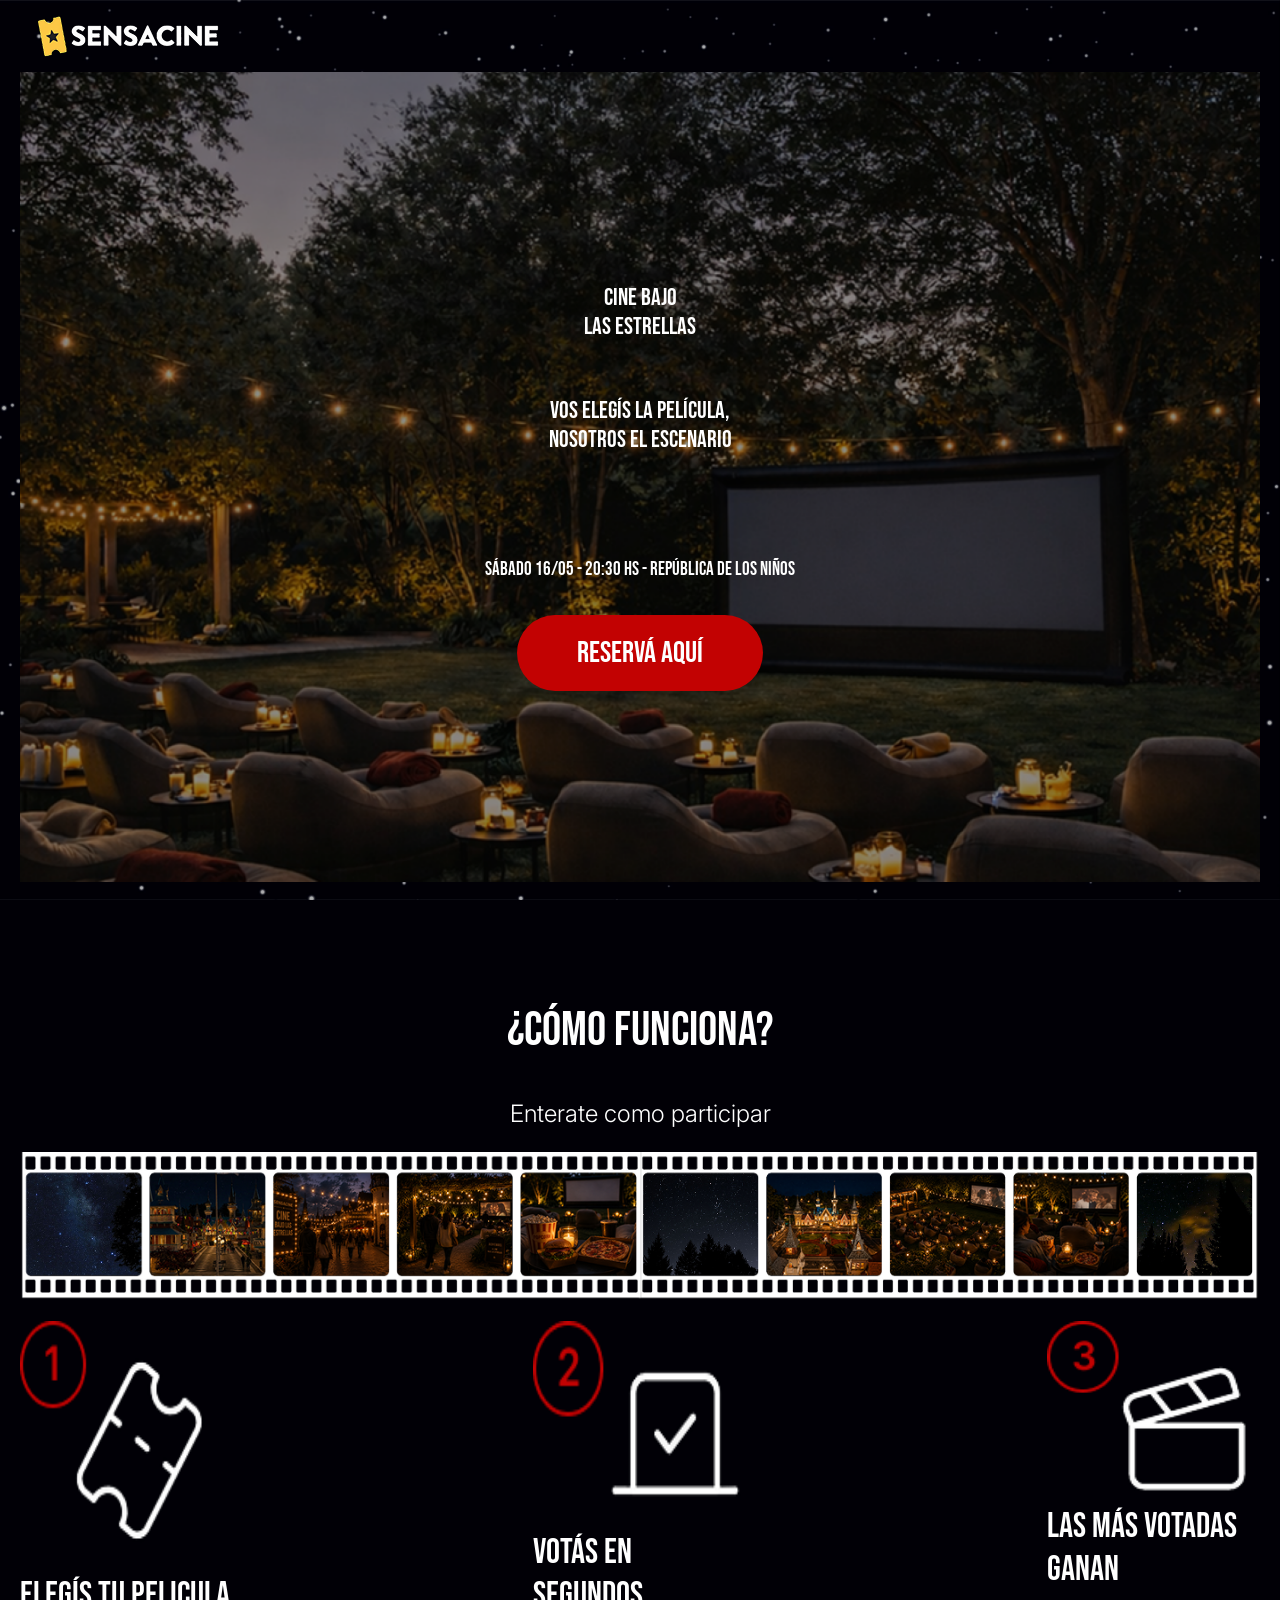
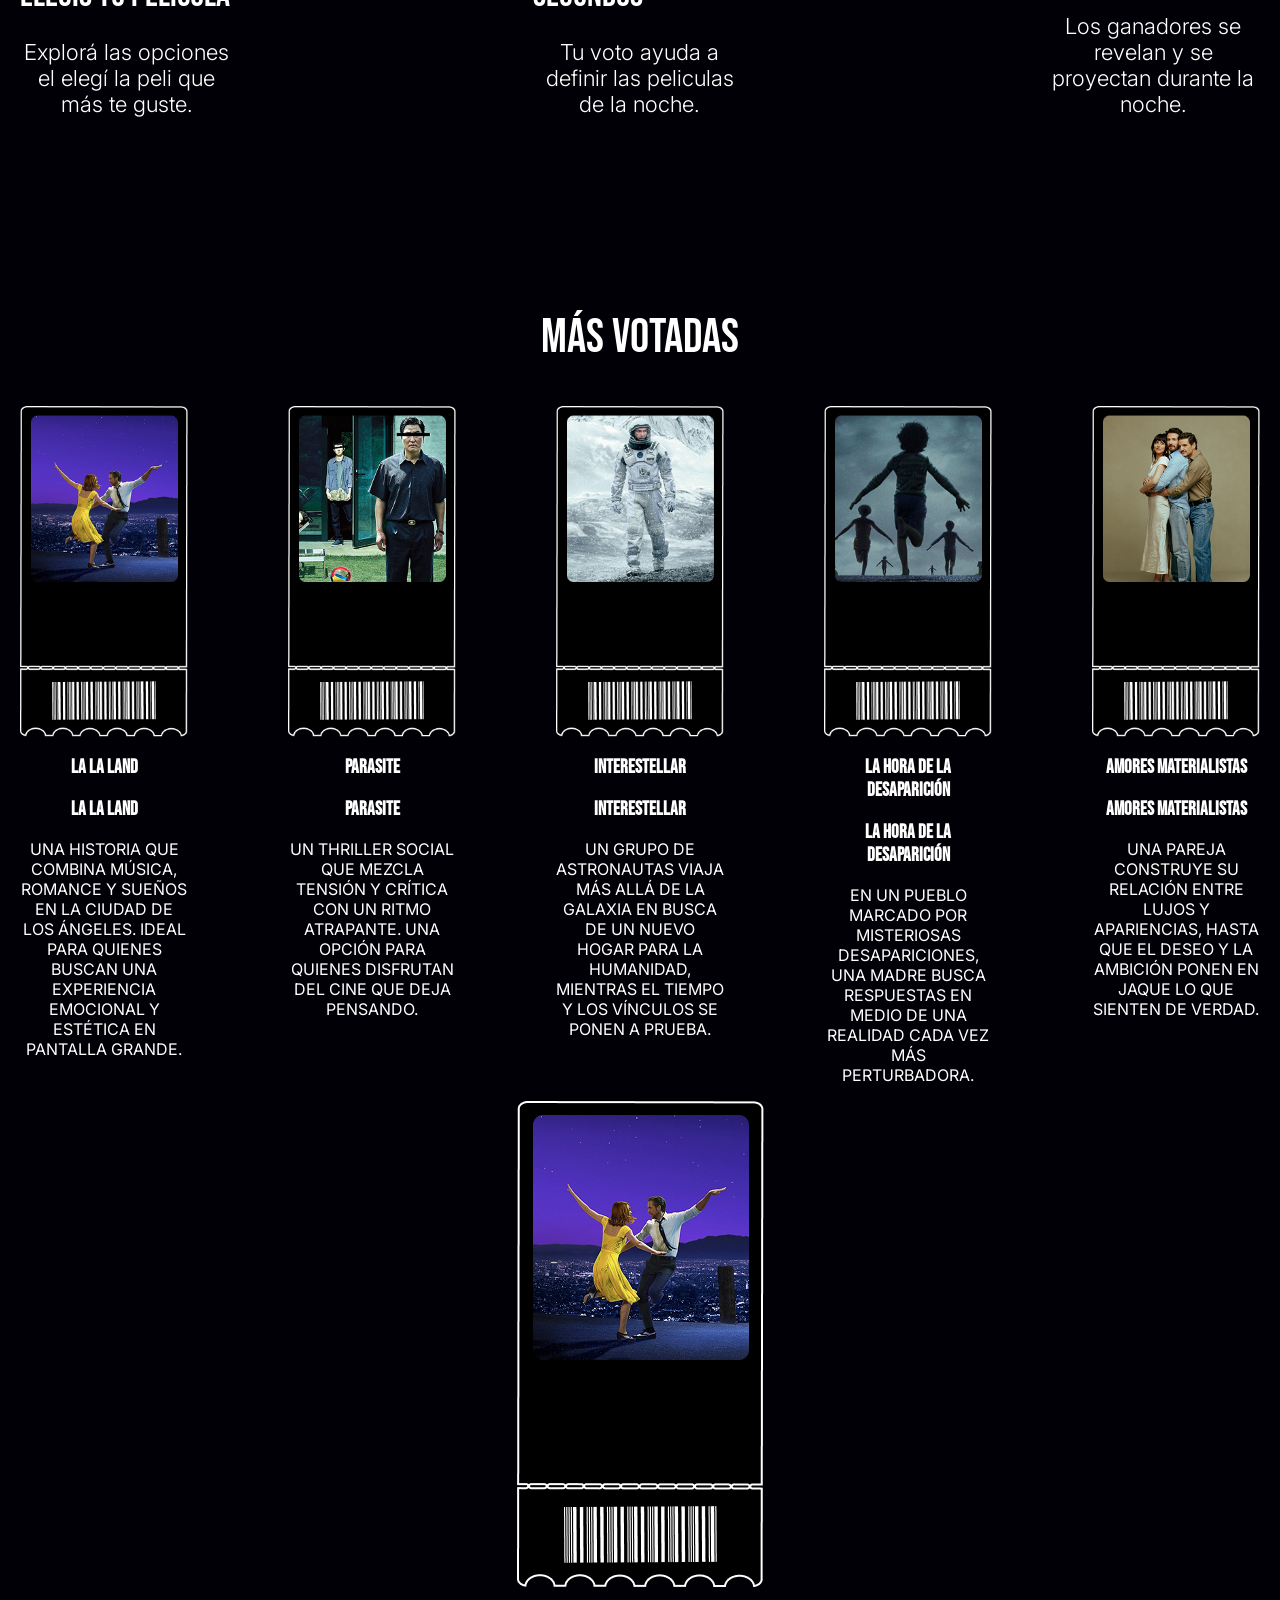
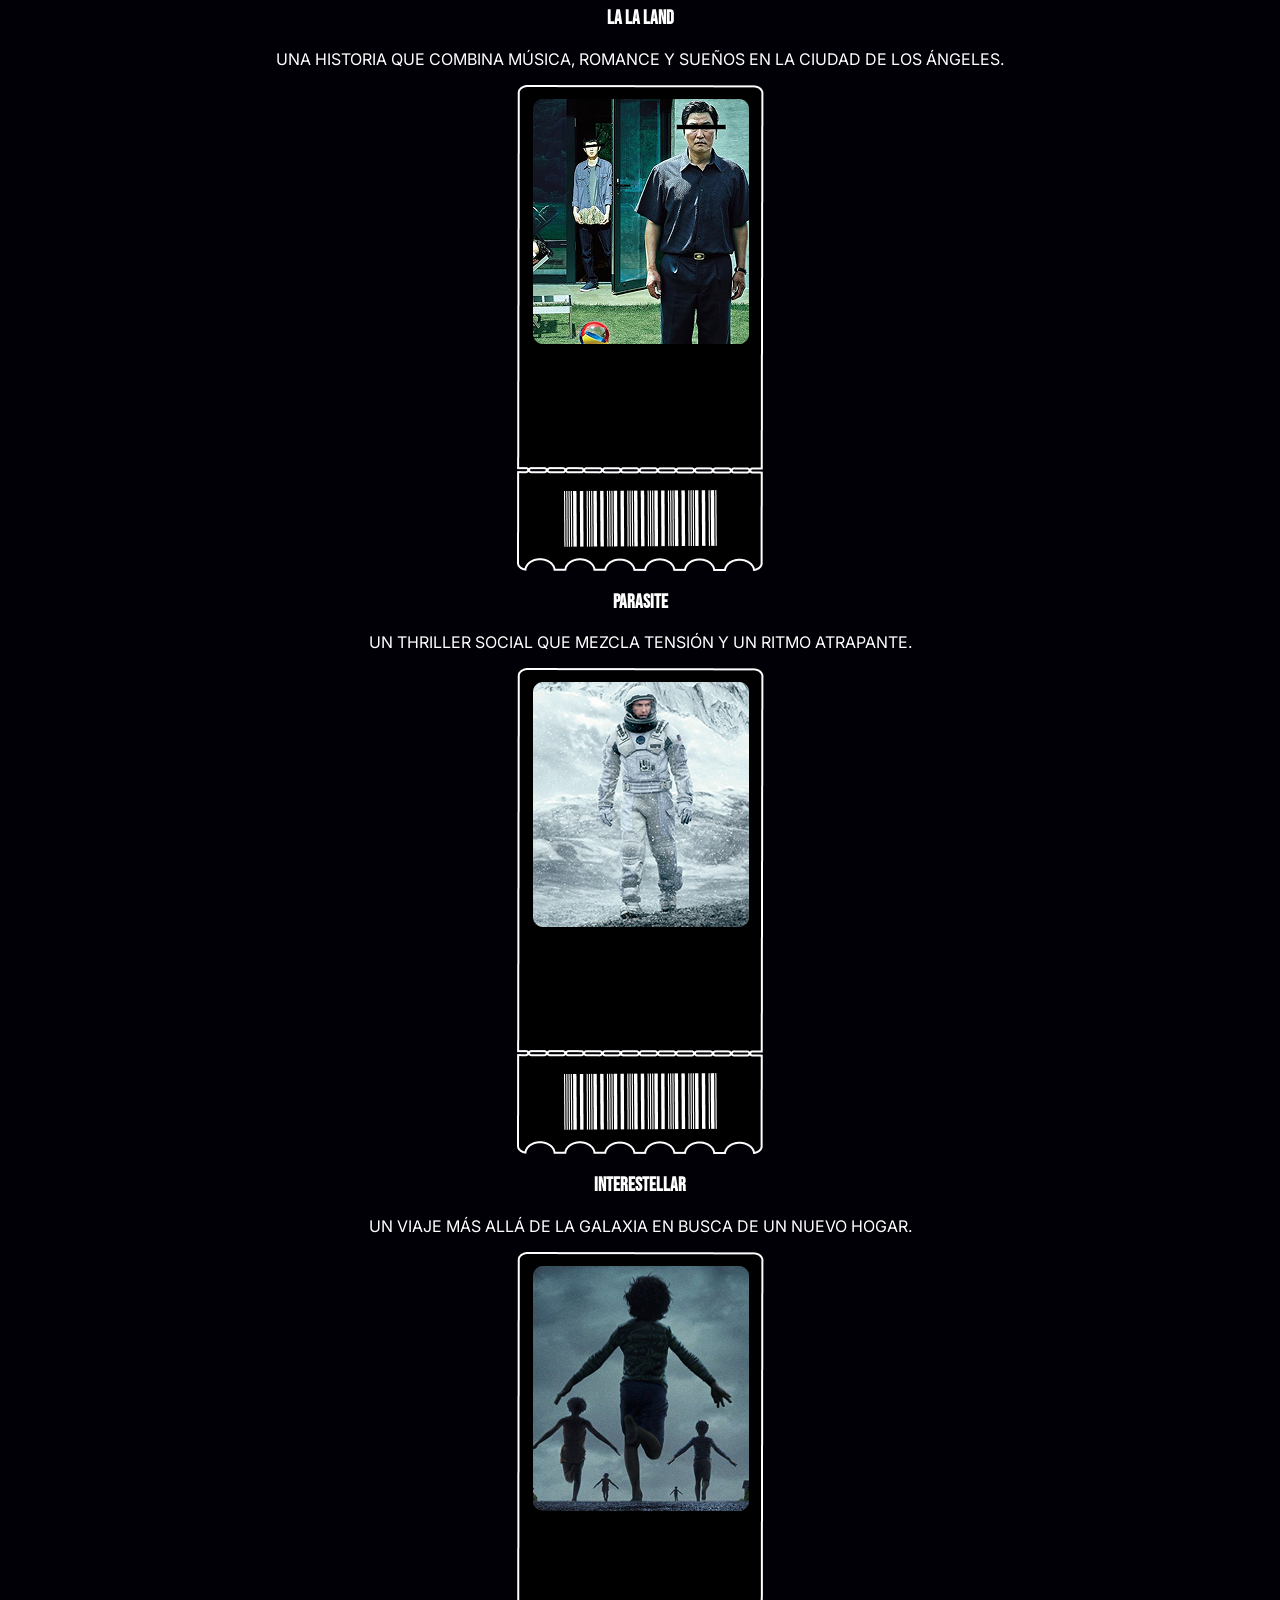
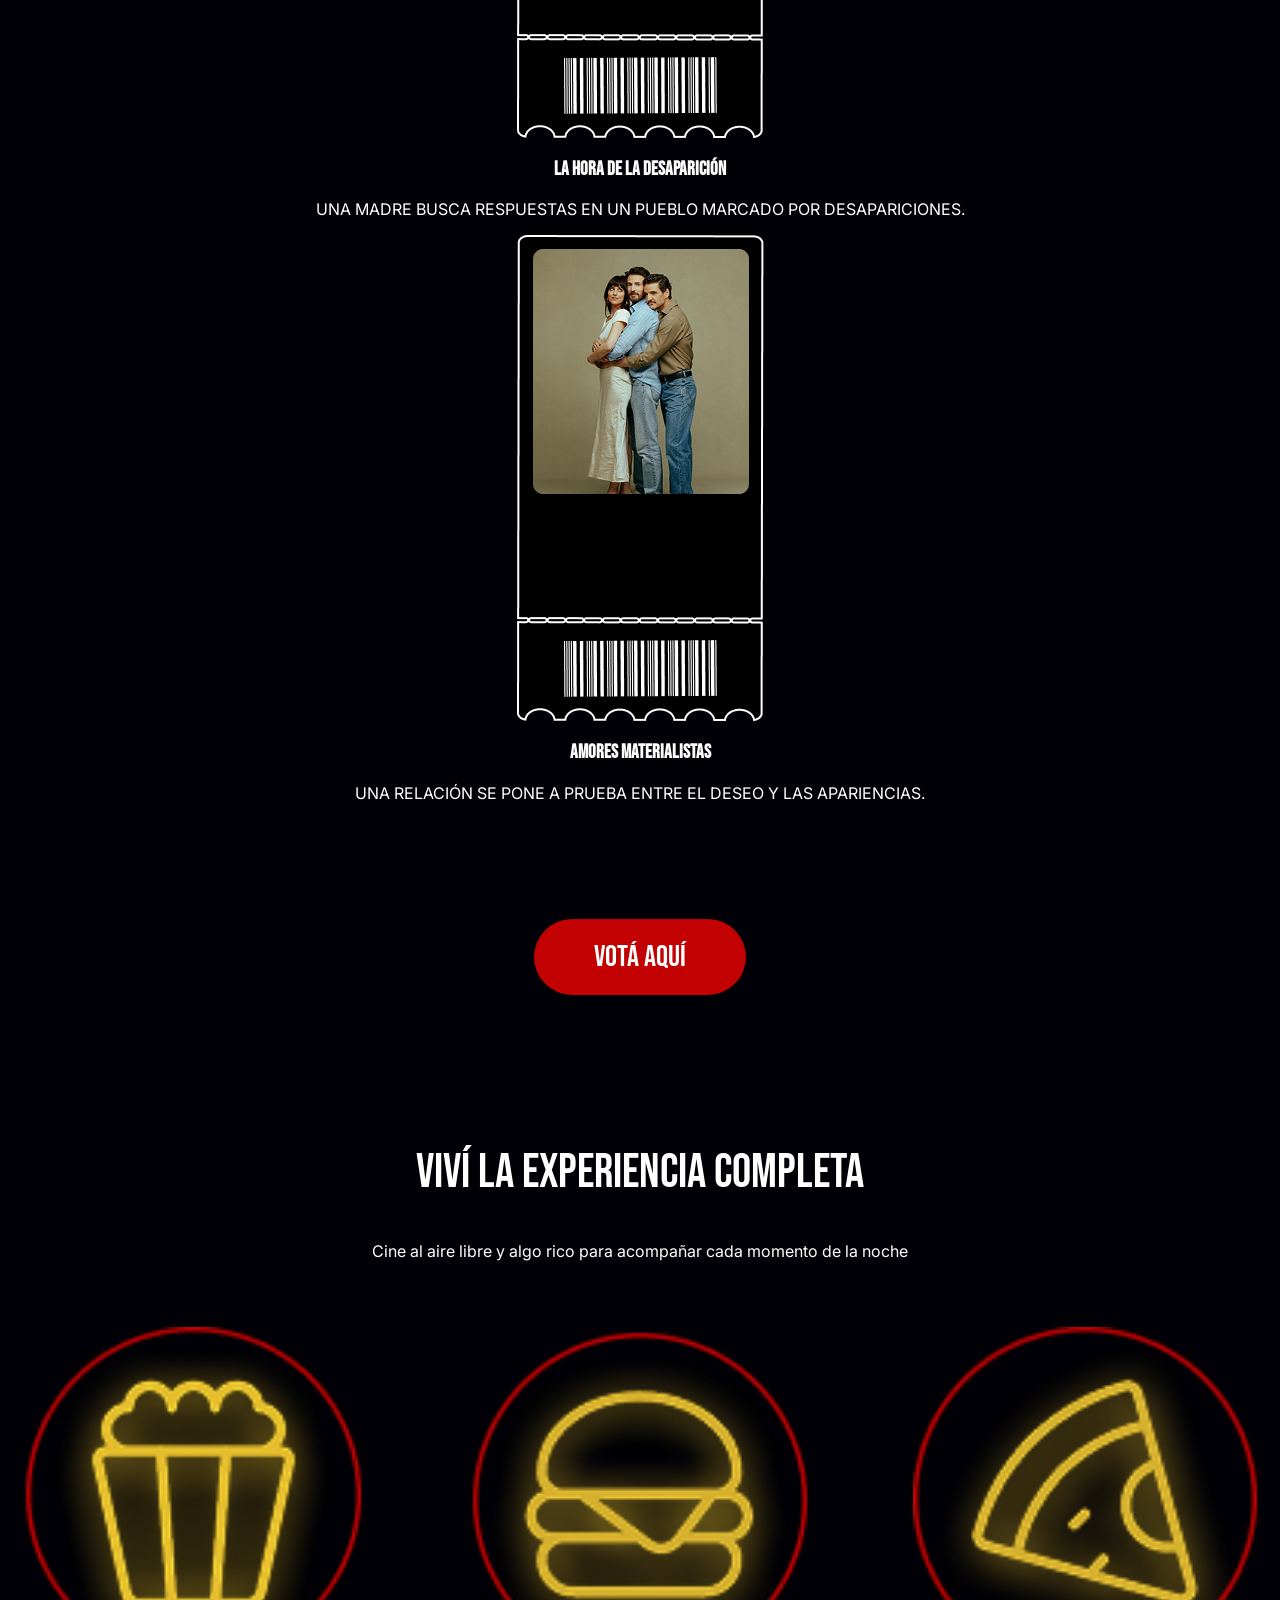
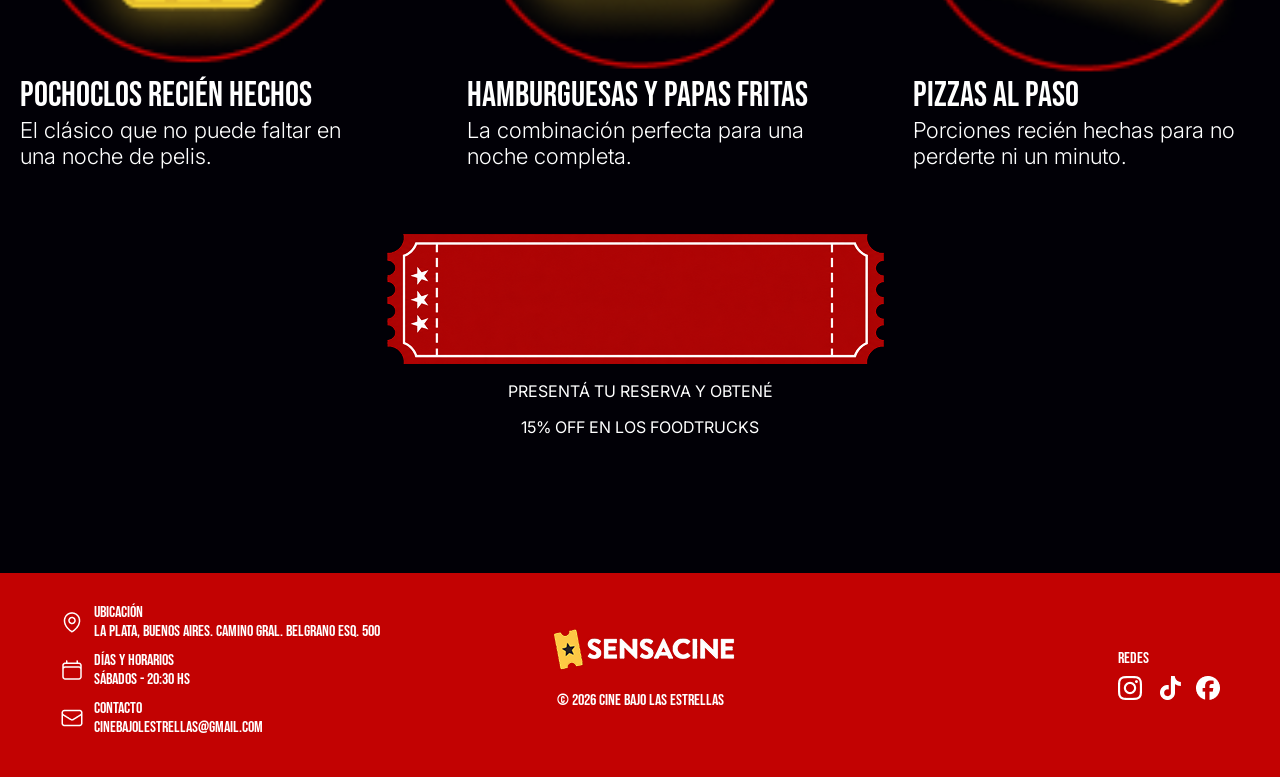
==== commit 92e89f36: "Update index.html" ====
--- a/index.html
+++ b/index.html
@@ -59,10 +59,10 @@
 
         <section class="seccion1">
             <div class="seccion1-contenido">
-                <h1 style="font-size: 70px;font-weight: 300;">CINE BAJO LAS ESTRELLAS</h1>
-                <h2 style="font-size: 28px;font-weight: 300;">VOS ELEGÍS LA PELÍCULA. NOSOTROS EL ESCENARIO</h2>
-                <h3 style="font-size: 24px;font-weight: 300;">SÁBADO 16/05 - 20:30 HS - REPÚBLICA DE LOS NIÑOS</h3>
-                <button class="btn" onclick="abrirModal()">RESERVÁ AQUÍ</button>
+                <h1 style="font-weight: 300;">CINE BAJO<br>LAS ESTRELLAS</h1>
+                <h2 style="font-weight: 300;">VOS ELEGÍS LA PELÍCULA,<br>NOSOTROS EL ESCENARIO</h2>
+                <h3 style="font-weight: 300;">SÁBADO 16/05 - 20:30 HS - REPÚBLICA DE LOS NIÑOS</h3>
+                <button class="btn btn-principal" onclick="abrirModal()">RESERVÁ AQUÍ</button>
             </div>
         </section>
 
@@ -79,43 +79,158 @@
             <div class="seccion4-items">
                 <div class="seccion4-item">
                     <img src="imagenes/Group 12.png">
+                    <div>
+                        <h2 class="tituloform" style="text-align: left; font-size: 35px; font-weight: 300;">ELEGÍS TU
+                            PELICULA</h2>
+                        <p style=" font-size: 22px; font-weight: 300;">Explorá las opciones el elegí
+                            la peli que más te guste.</p>
+                    </div>
                 </div>
                 <div class="seccion4-item">
-                    <img src="imagenes/Group 13.png">
+                    <img src="imagenes/Group 10.png">
+                    <div>
+                        <h2 class="tituloform" style="text-align: left; font-size: 35px; font-weight: 300;">VOTÁS EN
+                            SEGUNDOS</h2>
+                        <p style="font-size: 22px; font-weight: 300;">Tu voto ayuda a definir las
+                            peliculas de la noche.</p>
+                    </div>
                 </div>
                 <div class="seccion4-item">
                     <img src="imagenes/Group 14.png">
-                </div>
-            </div>
-        </section>
-
-
-
+                    <div>
+                        <h2 class="tituloform" style="text-align: left; font-size: 35px; font-weight: 300;">LAS MÁS
+                            VOTADAS GANAN</h2>
+                        <p style="font-size: 22px; font-weight: 300;">Los ganadores se revelan y se
+                            proyectan durante la noche.</p>
+                    </div>
+                </div>
+            </div>
+        </section>
 
         <section class="seccion2">
             <h2 style="font-size: 48px;font-weight: 300;">MÁS VOTADAS</h2>
 
             <div class="peliculas">
-                <div class="pelicula">
+
+                <div class="pelicula desktop-card">
                     <img class="normal" src="imagenes/Property 1=La la land.png" alt="Película 1">
                     <img class="hover" src="imagenes/Property 1=La la land Sinopsis.png" alt="Película 1 hover">
-                </div>
-                <div class="pelicula">
+                    <h3 class="pelicula-titulo">LA LA LAND</h3>
+                    <div class="pelicula-hover-texto">
+                        <h3 class="pelicula-titulo-hover">LA LA LAND</h3>
+                        <p class="pelicula-sinopsis">
+                            UNA HISTORIA QUE COMBINA MÚSICA, ROMANCE Y SUEÑOS EN LA CIUDAD DE LOS ÁNGELES.
+                            IDEAL PARA QUIENES BUSCAN UNA EXPERIENCIA EMOCIONAL Y ESTÉTICA EN PANTALLA GRANDE.
+                        </p>
+                    </div>
+                </div>
+
+                <div class="pelicula desktop-card">
                     <img class="normal" src="imagenes/Property 1=Parasite.png" alt="Película 2">
                     <img class="hover" src="imagenes/Property 1=Parasite Sinopsis.png" alt="Película 2 hover">
-                </div>
-                <div class="pelicula">
+                    <h3 class="pelicula-titulo">PARASITE</h3>
+                    <div class="pelicula-hover-texto">
+                        <h3 class="pelicula-titulo-hover">PARASITE</h3>
+                        <p class="pelicula-sinopsis">
+                            UN THRILLER SOCIAL QUE MEZCLA TENSIÓN Y CRÍTICA CON UN RITMO ATRAPANTE.
+                            UNA OPCIÓN PARA QUIENES DISFRUTAN DEL CINE QUE DEJA PENSANDO.
+                        </p>
+                    </div>
+                </div>
+
+                <div class="pelicula desktop-card">
                     <img class="normal" src="imagenes/INTERESTELLAR.png" alt="Película 3">
                     <img class="hover" src="imagenes/INTERESTELLAR SINOPSIS.png" alt="Película 3 hover">
-                </div>
-                <div class="pelicula">
+                    <h3 class="pelicula-titulo">INTERESTELLAR</h3>
+                    <div class="pelicula-hover-texto">
+                        <h3 class="pelicula-titulo-hover">INTERESTELLAR</h3>
+                        <p class="pelicula-sinopsis">
+                            UN GRUPO DE ASTRONAUTAS VIAJA MÁS ALLÁ DE LA GALAXIA EN BUSCA DE UN NUEVO HOGAR
+                            PARA LA HUMANIDAD, MIENTRAS EL TIEMPO Y LOS VÍNCULOS SE PONEN A PRUEBA.
+                        </p>
+                    </div>
+                </div>
+
+                <div class="pelicula desktop-card">
                     <img class="normal" src="imagenes/HORA.png" alt="Película 4">
                     <img class="hover" src="imagenes/HORA SINOPSIS.png" alt="Película 4 hover">
-                </div>
-                <div class="pelicula">
+                    <h3 class="pelicula-titulo">LA HORA DE LA DESAPARICIÓN</h3>
+                    <div class="pelicula-hover-texto">
+                        <h3 class="pelicula-titulo-hover">LA HORA DE LA DESAPARICIÓN</h3>
+                        <p class="pelicula-sinopsis">
+                            EN UN PUEBLO MARCADO POR MISTERIOSAS DESAPARICIONES, UNA MADRE BUSCA RESPUESTAS
+                            EN MEDIO DE UNA REALIDAD CADA VEZ MÁS PERTURBADORA.
+                        </p>
+                    </div>
+                </div>
+
+                <div class="pelicula desktop-card">
                     <img class="normal" src="imagenes/AMORES.png" alt="Película 5">
                     <img class="hover" src="imagenes/AMORES SINOPSIS.png" alt="Película 5 hover">
-                </div>
+                    <h3 class="pelicula-titulo">AMORES MATERIALISTAS</h3>
+                    <div class="pelicula-hover-texto">
+                        <h3 class="pelicula-titulo-hover">AMORES MATERIALISTAS</h3>
+                        <p class="pelicula-sinopsis">
+                            UNA PAREJA CONSTRUYE SU RELACIÓN ENTRE LUJOS Y APARIENCIAS,
+                            HASTA QUE EL DESEO Y LA AMBICIÓN PONEN EN JAQUE LO QUE SIENTEN DE VERDAD.
+                        </p>
+                    </div>
+                </div>
+
+            </div>
+
+            <div class="peliculas-mobile">
+
+                <div class="pelicula-mobile">
+                    <img src="imagenes/Property 1=La la land.png" alt="">
+                    <div class="pelicula-mobile-texto">
+                        <h3>LA LA LAND</h3>
+                        <p>
+                            UNA HISTORIA QUE COMBINA MÚSICA, ROMANCE Y SUEÑOS EN LA CIUDAD DE LOS ÁNGELES.
+                        </p>
+                    </div>
+                </div>
+
+                <div class="pelicula-mobile">
+                    <img src="imagenes/Property 1=Parasite.png" alt="">
+                    <div class="pelicula-mobile-texto">
+                        <h3>PARASITE</h3>
+                        <p>
+                           UN THRILLER SOCIAL QUE MEZCLA TENSIÓN Y UN RITMO ATRAPANTE.
+                        </p>
+                    </div>
+                </div>
+
+                <div class="pelicula-mobile">
+                    <img src="imagenes/INTERESTELLAR.png" alt="">
+                    <div class="pelicula-mobile-texto">
+                        <h3>INTERESTELLAR</h3>
+                        <p>
+                            UN VIAJE MÁS ALLÁ DE LA GALAXIA EN BUSCA DE UN NUEVO HOGAR.
+                        </p>
+                    </div>
+                </div>
+
+                <div class="pelicula-mobile">
+                    <img src="imagenes/HORA.png" alt="">
+                    <div class="pelicula-mobile-texto">
+                        <h3>LA HORA DE LA DESAPARICIÓN</h3>
+                        <p>
+                           UNA MADRE BUSCA RESPUESTAS EN UN PUEBLO MARCADO POR DESAPARICIONES.
+                        </p>
+                    </div>
+                </div>
+
+                <div class="pelicula-mobile">
+                    <img src="imagenes/AMORES.png" alt="">
+                    <div class="pelicula-mobile-texto">
+                        <h3>AMORES MATERIALISTAS</h3>
+                        <p>
+                            UNA RELACIÓN SE PONE A PRUEBA ENTRE EL DESEO Y LAS APARIENCIAS.
+                        </p>
+                    </div>
+                </div>
+
             </div>
         </section>
 
@@ -124,14 +239,43 @@
 
         <section class="seccion3">
             <h2 style="font-size: 48px;font-weight: 300;">VIVÍ LA EXPERIENCIA COMPLETA</h2>
-            <p style="font-size: 24px;">Cine al aire libre y algo rico para acompañar cada momento de la noche</p>
+            <p>Cine al aire libre y algo rico para acompañar cada momento de la noche</p>
 
             <div class="seccion3-imagenes">
-                <div><img src="imagenes/Group 16.svg"></div>
-                <div><img src="imagenes/Group 17.svg"></div>
-                <div><img src="imagenes/Group 19.svg"></div>
-            </div>
-            <img src="imagenes/off.png" class="reserva">
+                <div class="seccion3-item">
+                    <img src="imagenes/Group 16.png">
+                    <div>
+                        <h2 style="text-align: left; font-size: 35px; font-weight: 300; margin: 0;">POCHOCLOS RECIÉN
+                            HECHOS</h2>
+                        <p style="text-align: left; font-size: 22px; font-weight: 300; margin: 0;">El clásico que no
+                            puede faltar en una noche de pelis.</p>
+                    </div>
+                </div>
+                <div class="seccion3-item">
+                    <img src="imagenes/Group 17.png">
+                    <div>
+                        <h2 style="text-align: left; font-size: 35px; font-weight: 300; margin: 0;">HAMBURGUESAS Y PAPAS
+                            FRITAS</h2>
+                        <p style="text-align: left; font-size: 22px; font-weight: 300; margin: 0;">La combinación
+                            perfecta para una noche completa.</p>
+                    </div>
+                </div>
+                <div class="seccion3-item">
+                    <img src="imagenes/Group 19.png">
+                    <div>
+                        <h2 style="text-align: left; font-size: 35px; font-weight: 300; margin: 0;">PIZZAS AL PASO</h2>
+                        <p style="text-align: left; font-size: 22px; font-weight: 300; margin: 0;">Porciones recién
+                            hechas para no perderte ni un minuto.</p>
+                    </div>
+                </div>
+            </div>
+            <div class="reserva-contenedor">
+                <img src="imagenes/off.png" class="reserva">
+                <div class="reserva-texto">
+                    <p class="reserva-subtitulo">PRESENTÁ TU RESERVA Y OBTENÉ</p>
+                    <p class="reserva-titulo">15% OFF EN LOS FOODTRUCKS</p>
+                </div>
+            </div>
         </section>
     </div>
 
@@ -171,4 +315,4 @@
 
 </body>
 
-</html>+</html>
--- a/estilos.css
+++ b/estilos.css
@@ -548,13 +548,13 @@
         font-size: 16px !important;
     }
 
-    .seccion4-imagenes {
-        width: calc(100% + 30px);
-        margin: 0 -15px;
-    }
+  .seccion4-imagenes {
+    width: 100%;
+    margin: 0;
+}
 
     .seccion4-imagenes img {
-        content: url("imagenes/Group 22.PNG");
+        content: url("imagenes/Group 22.png");
     }
 
     .seccion4-items {
